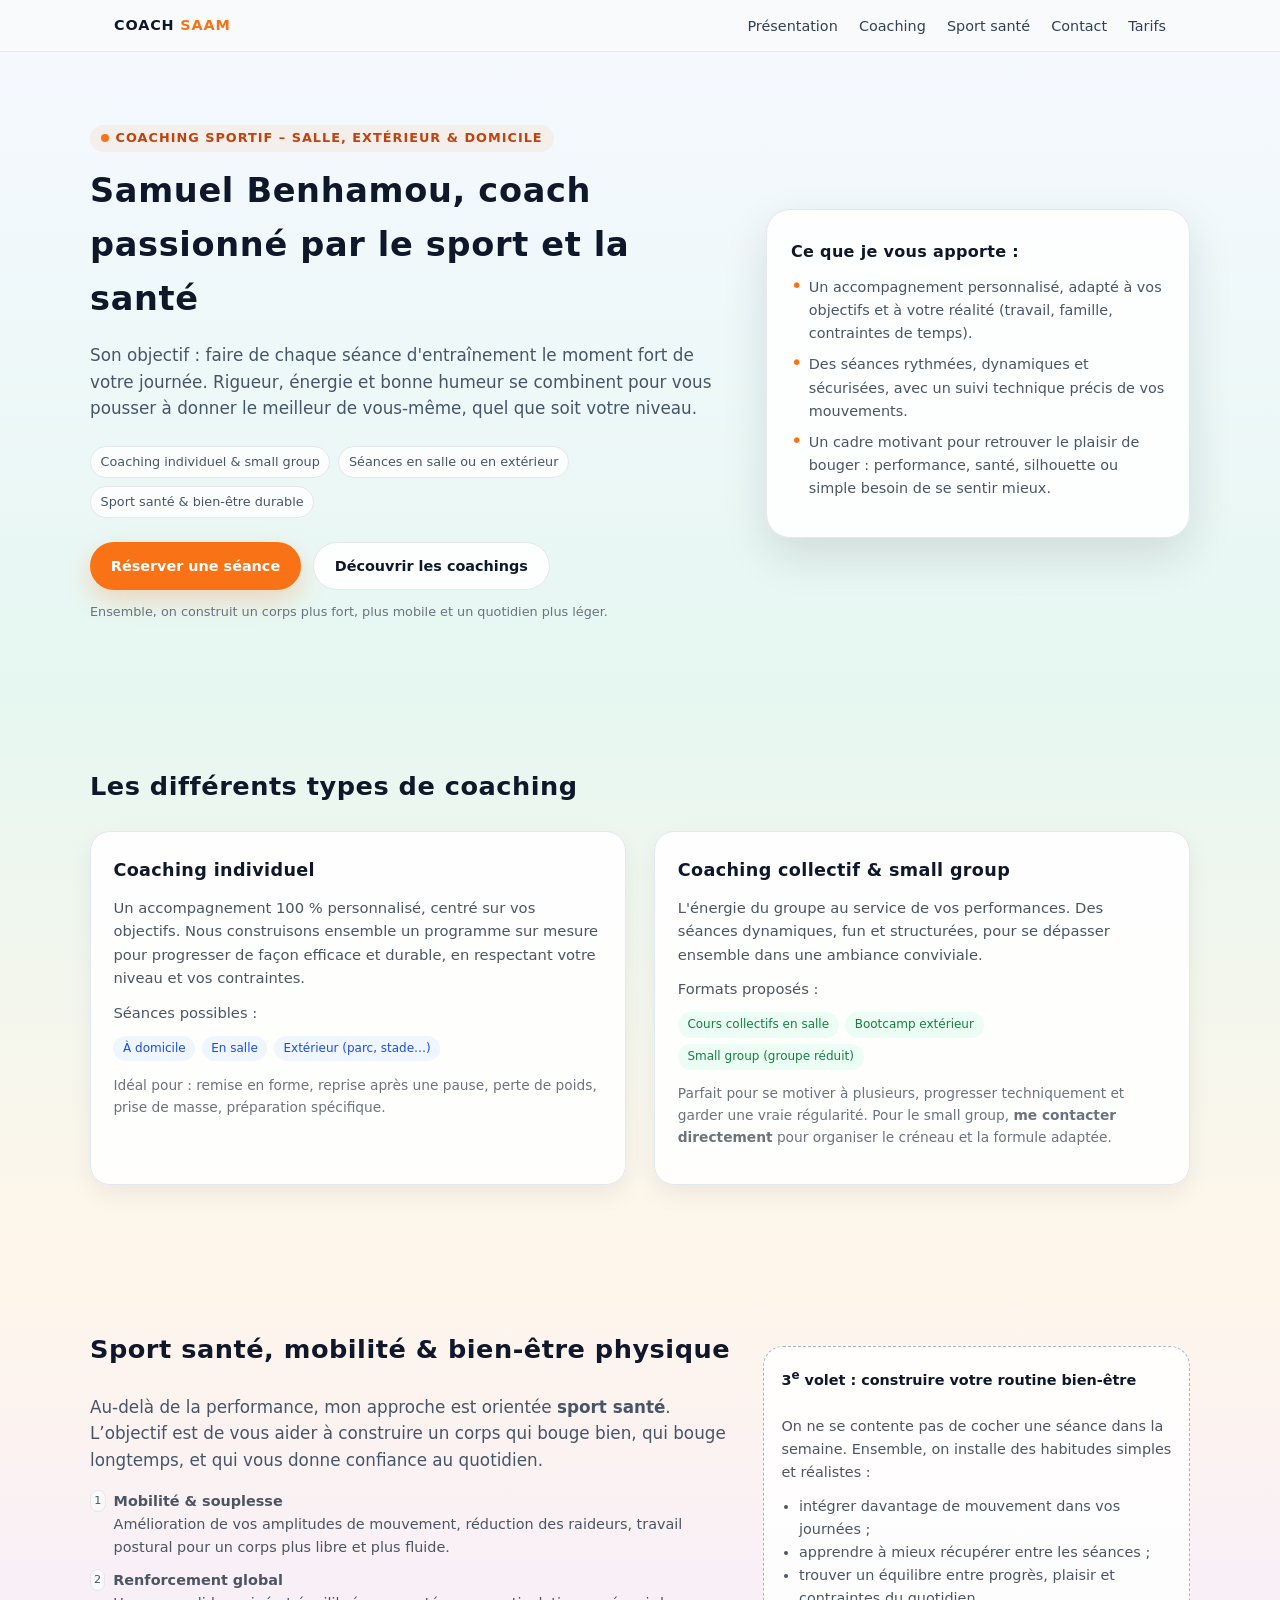
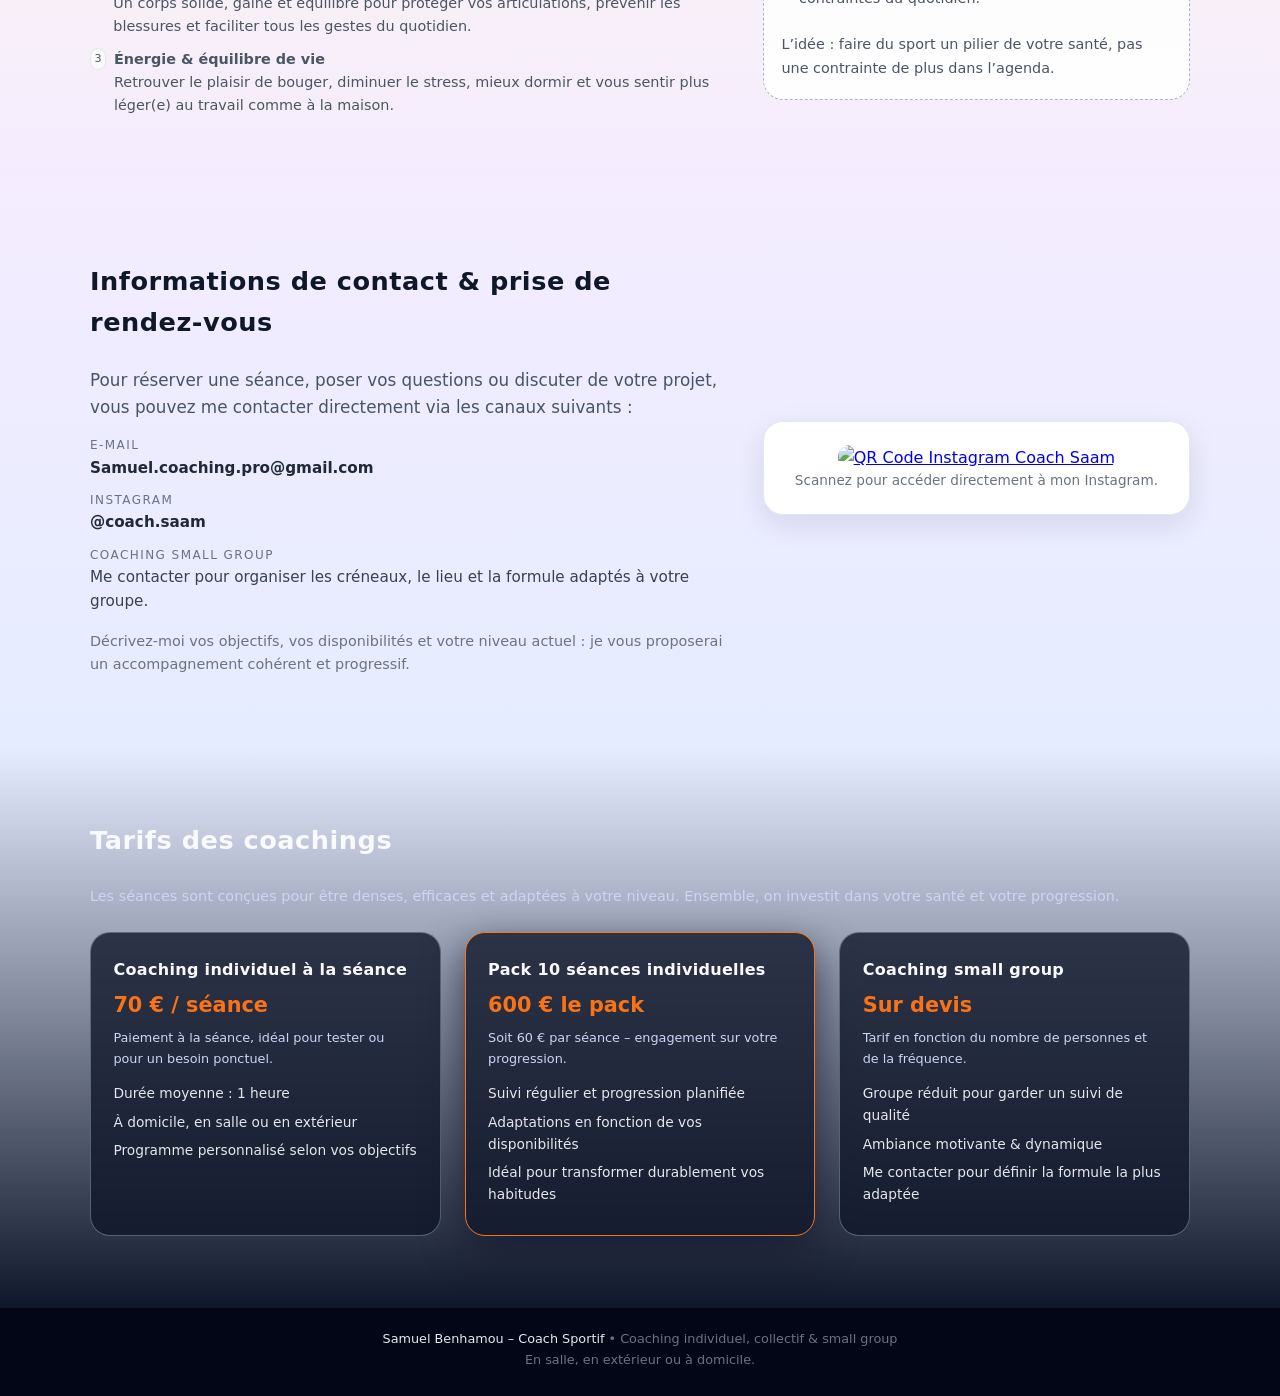
==== index.html @ 477d31ee "Update index.html" ====
<!DOCTYPE html>
<html lang="fr">
<head>
  <meta charset="UTF-8">
  <title>Samuel Benhamou – Coach Sportif</title>
  <meta name="viewport" content="width=device-width, initial-scale=1.0">
  <style>
    :root {
      --color-1: #f5f9ff;
      --color-2: #e6f7f1;
      --color-3: #fff6ea;
      --color-4: #f4ecff;
      --color-5: #0f172a;
      --accent: #f97316;
    }

    * {
      box-sizing: border-box;
      margin: 0;
      padding: 0;
      scroll-behavior: smooth;
    }

    body {
      font-family: system-ui, -apple-system, BlinkMacSystemFont, "Segoe UI", sans-serif;
      color: #0f172a;
      line-height: 1.6;
    }

    header {
      position: sticky;
      top: 0;
      z-index: 10;
      backdrop-filter: blur(10px);
      background: rgba(248, 250, 252, 0.9);
      border-bottom: 1px solid #e5e7eb;
    }

    .nav-container {
      max-width: 1100px;
      margin: 0 auto;
      padding: 0.8rem 1.5rem;
      display: flex;
      align-items: center;
      justify-content: space-between;
    }

    .logo {
      font-weight: 800;
      letter-spacing: 0.06em;
      text-transform: uppercase;
      font-size: 0.9rem;
    }

    .logo span {
      color: var(--accent);
    }

    nav a {
      margin-left: 1rem;
      text-decoration: none;
      font-size: 0.9rem;
      color: #334155;
    }

    nav a:hover {
      color: var(--accent);
    }

    main {
      width: 100%;
    }

    section {
      padding: 4.5rem 1.5rem;
    }

    .wrapper {
      max-width: 1100px;
      margin: 0 auto;
    }

    h1, h2, h3 {
      font-weight: 700;
      letter-spacing: 0.02em;
    }

    h1 {
      font-size: 2.1rem;
      margin-bottom: 1rem;
    }

    h2 {
      font-size: 1.6rem;
      margin-bottom: 1.5rem;
    }

    p.lead {
      font-size: 1.05rem;
      color: #475569;
      max-width: 650px;
    }

    .tagline {
      display: inline-flex;
      align-items: center;
      padding: 0.2rem 0.7rem;
      border-radius: 999px;
      background: rgba(249, 115, 22, 0.08);
      font-size: 0.8rem;
      font-weight: 600;
      text-transform: uppercase;
      letter-spacing: 0.08em;
      color: #c2410c;
      margin-bottom: 0.8rem;
    }

    .tagline::before {
      content: "";
      width: 8px;
      height: 8px;
      border-radius: 999px;
      margin-right: 0.4rem;
      background: var(--accent);
    }

    .hero {
      background: linear-gradient(180deg, var(--color-1), var(--color-2));
    }

    .hero-grid {
      display: grid;
      grid-template-columns: minmax(0, 3fr) minmax(0, 2fr);
      gap: 2.5rem;
      align-items: center;
    }

    .hero-badges {
      display: flex;
      flex-wrap: wrap;
      gap: 0.5rem;
      margin-top: 1.5rem;
      margin-bottom: 1.5rem;
    }

    .badge {
      padding: 0.3rem 0.6rem;
      border-radius: 999px;
      border: 1px solid #e5e7eb;
      font-size: 0.8rem;
      color: #475569;
      background: rgba(255, 255, 255, 0.85);
    }

    .hero-cta {
      display: flex;
      flex-wrap: wrap;
      gap: 0.75rem;
      margin-top: 0.5rem;
    }

    .btn {
      display: inline-flex;
      align-items: center;
      justify-content: center;
      padding: 0.7rem 1.3rem;
      border-radius: 999px;
      border: none;
      cursor: pointer;
      font-size: 0.9rem;
      text-decoration: none;
      font-weight: 600;
      transition: transform 0.1s ease, box-shadow 0.1s ease, background 0.1s ease;
      white-space: nowrap;
    }

    .btn-primary {
      background: var(--accent);
      color: #fff;
      box-shadow: 0 10px 25px rgba(249, 115, 22, 0.25);
    }

    .btn-primary:hover {
      transform: translateY(-1px);
      box-shadow: 0 12px 30px rgba(249, 115, 22, 0.35);
    }

    .btn-ghost {
      background: rgba(255, 255, 255, 0.9);
      color: #0f172a;
      border: 1px solid #e5e7eb;
    }

    .btn-ghost:hover {
      background: #ffffff;
      transform: translateY(-1px);
    }

    .hero-note {
      font-size: 0.8rem;
      color: #6b7280;
      margin-top: 0.75rem;
    }

    .hero-card {
      background: rgba(255, 255, 255, 0.9);
      border-radius: 1.5rem;
      padding: 1.8rem 1.5rem;
      box-shadow: 0 18px 45px rgba(15, 23, 42, 0.12);
      border: 1px solid #e5e7eb;
    }

    .hero-card h3 {
      font-size: 1rem;
      margin-bottom: 0.75rem;
    }

    .hero-card ul {
      list-style: none;
      font-size: 0.9rem;
      color: #4b5563;
    }

    .hero-card li {
      display: flex;
      align-items: flex-start;
      margin-bottom: 0.5rem;
    }

    .hero-card li::before {
      content: "•";
      color: var(--accent);
      margin-right: 0.4rem;
      font-size: 1.2rem;
      line-height: 1;
    }

    .coaching {
      background: linear-gradient(180deg, var(--color-2), var(--color-3));
    }

    .coaching-grid {
      display: grid;
      grid-template-columns: repeat(2, minmax(0, 1fr));
      gap: 1.8rem;
    }

    .coaching-card {
      background: rgba(255, 255, 255, 0.9);
      border-radius: 1.25rem;
      padding: 1.5rem 1.4rem;
      border: 1px solid #e2e8f0;
      box-shadow: 0 10px 25px rgba(15, 23, 42, 0.06);
    }

    .coaching-card h3 {
      font-size: 1.1rem;
      margin-bottom: 0.7rem;
    }

    .coaching-card p {
      font-size: 0.92rem;
      color: #4b5563;
      margin-bottom: 0.7rem;
    }

    .pill-row {
      display: flex;
      flex-wrap: wrap;
      gap: 0.4rem;
      margin-top: 0.5rem;
    }

    .pill {
      font-size: 0.75rem;
      border-radius: 999px;
      padding: 0.2rem 0.6rem;
      background: #eff6ff;
      color: #1d4ed8;
    }

    .pill-alt {
      background: #ecfdf5;
      color: #15803d;
    }

    .health {
      background: linear-gradient(180deg, var(--color-3), var(--color-4));
    }

    .health-grid {
      display: grid;
      grid-template-columns: minmax(0, 3fr) minmax(0, 2fr);
      gap: 2rem;
      align-items: center;
    }

    .highlight-box {
      border-radius: 1.25rem;
      padding: 1.2rem 1.1rem;
      border: 1px dashed rgba(148, 163, 184, 0.8);
      background: rgba(255, 255, 255, 0.85);
      font-size: 0.9rem;
      color: #4b5563;
    }

    .highlight-box strong {
      color: #0f172a;
    }

    .health-list {
      list-style: none;
      font-size: 0.9rem;
      color: #4b5563;
      display: grid;
      gap: 0.6rem;
      margin-top: 0.9rem;
    }

    .health-item {
      display: flex;
    }

    .health-bullet {
      width: 22px;
      height: 22px;
      border-radius: 999px;
      border: 1px solid #e5e7eb;
      display: inline-flex;
      align-items: center;
      justify-content: center;
      font-size: 0.7rem;
      margin-right: 0.5rem;
      background: #f9fafb;
    }

    .contact {
      background: linear-gradient(180deg, var(--color-4), #e5ecff);
    }

    .contact-grid {
      display: grid;
      grid-template-columns: minmax(0, 3fr) minmax(0, 2fr);
      gap: 2rem;
      align-items: center;
    }

    .contact-list {
      list-style: none;
      font-size: 0.95rem;
      color: #374151;
    }

    .contact-list li {
      margin-bottom: 0.7rem;
    }

    .contact-label {
      font-size: 0.75rem;
      text-transform: uppercase;
      letter-spacing: 0.12em;
      color: #6b7280;
      display: block;
    }

    .contact-link {
      font-weight: 600;
      text-decoration: none;
      color: #1f2937;
    }

    .contact-link:hover {
      color: var(--accent);
    }

    .qr-box {
      border-radius: 1.25rem;
      background: #ffffff;
      border: 1px solid #e2e8f0;
      padding: 1.4rem 1.2rem;
      text-align: center;
      box-shadow: 0 10px 30px rgba(15, 23, 42, 0.1);
    }

    .qr-placeholder {
      width: 140px;
      height: 140px;
      border-radius: 0.75rem;
      border: 1px dashed #cbd5f5;
      margin: 0 auto 0.9rem;
      display: flex;
      align-items: center;
      justify-content: center;
      font-size: 0.8rem;
      color: #9ca3af;
      text-align: center;
      padding: 0.5rem;
    }

    .qr-box p {
      font-size: 0.85rem;
      color: #6b7280;
    }

    .pricing {
      background: linear-gradient(180deg, #e5ecff, var(--color-5));
      color: #e5e7eb;
    }

    .pricing h2 {
      color: #f9fafb;
    }

    .pricing-grid {
      display: grid;
      grid-template-columns: repeat(3, minmax(0, 1fr));
      gap: 1.5rem;
      margin-top: 1.5rem;
    }

    .price-card {
      background: rgba(15, 23, 42, 0.8);
      border-radius: 1.25rem;
      padding: 1.5rem 1.4rem;
      border: 1px solid rgba(148, 163, 184, 0.5);
    }

    .price-card.highlight {
      border-color: var(--accent);
      box-shadow: 0 14px 40px rgba(15, 23, 42, 0.7);
    }

    .price-card h3 {
      font-size: 1rem;
      margin-bottom: 0.4rem;
      color: #f9fafb;
    }

    .price-amount {
      font-size: 1.3rem;
      font-weight: 700;
      margin-bottom: 0.4rem;
      color: var(--accent);
    }

    .price-note {
      font-size: 0.8rem;
      color: #cbd5f5;
      margin-bottom: 0.8rem;
    }

    .price-card ul {
      list-style: none;
      font-size: 0.86rem;
      color: #e5e7eb;
    }

    .price-card li {
      margin-bottom: 0.4rem;
    }

    footer {
      text-align: center;
      font-size: 0.8rem;
      padding: 1.3rem 1rem 1.6rem;
      background: #020617;
      color: #6b7280;
    }

    footer span {
      color: #e5e7eb;
    }

    @media (max-width: 900px) {
      .hero-grid,
      .coaching-grid,
      .health-grid,
      .contact-grid,
      .pricing-grid {
        grid-template-columns: minmax(0, 1fr);
      }

      header {
        position: static;
      }

      nav {
        display: none;
      }

      section {
        padding: 3.2rem 1.2rem;
      }

      .hero-card {
        margin-top: 0.5rem;
      }
    }
  </style>
</head>
<body>

<header>
  <div class="nav-container">
    <div class="logo">
      COACH <span>SAAM</span>
    </div>
    <nav>
      <a href="#presentation">Présentation</a>
      <a href="#coaching">Coaching</a>
      <a href="#health">Sport santé</a>
      <a href="#contact">Contact</a>
      <a href="#tarifs">Tarifs</a>
    </nav>
  </div>
</header>

<main>
  <section class="hero" id="presentation">
    <div class="wrapper hero-grid">
      <div>
        <div class="tagline">Coaching sportif – Salle, extérieur & domicile</div>
        <h1>Samuel Benhamou, coach passionné par le sport et la santé</h1>
        <p class="lead">
          Son objectif : faire de chaque séance d'entraînement le moment fort de votre journée.
          Rigueur, énergie et bonne humeur se combinent pour vous pousser à donner le meilleur de vous-même,
          quel que soit votre niveau.
        </p>

        <div class="hero-badges">
          <span class="badge">Coaching individuel & small group</span>
          <span class="badge">Séances en salle ou en extérieur</span>
          <span class="badge">Sport santé & bien-être durable</span>
        </div>

        <div class="hero-cta">
          <a href="#contact" class="btn btn-primary">Réserver une séance</a>
          <a href="#coaching" class="btn btn-ghost">Découvrir les coachings</a>
        </div>

        <p class="hero-note">
          Ensemble, on construit un corps plus fort, plus mobile et un quotidien plus léger.
        </p>
      </div>

      <aside class="hero-card">
        <h3>Ce que je vous apporte :</h3>
        <ul>
          <li>Un accompagnement personnalisé, adapté à vos objectifs et à votre réalité (travail, famille, contraintes de temps).</li>
          <li>Des séances rythmées, dynamiques et sécurisées, avec un suivi technique précis de vos mouvements.</li>
          <li>Un cadre motivant pour retrouver le plaisir de bouger : performance, santé, silhouette ou simple besoin de se sentir mieux.</li>
        </ul>
      </aside>
    </div>
  </section>

  <section class="coaching" id="coaching">
    <div class="wrapper">
      <h2>Les différents types de coaching</h2>

      <div class="coaching-grid">
        <article class="coaching-card">
          <h3>Coaching individuel</h3>
          <p>
            Un accompagnement 100 % personnalisé, centré sur vos objectifs.
            Nous construisons ensemble un programme sur mesure pour progresser de façon efficace et durable,
            en respectant votre niveau et vos contraintes.
          </p>
          <p>
            Séances possibles :
          </p>
          <div class="pill-row">
            <span class="pill">À domicile</span>
            <span class="pill">En salle</span>
            <span class="pill">Extérieur (parc, stade…)</span>
          </div>
          <p style="margin-top:0.8rem;font-size:0.86rem;color:#6b7280;">
            Idéal pour : remise en forme, reprise après une pause, perte de poids, prise de masse, préparation spécifique.
          </p>
        </article>

        <article class="coaching-card">
          <h3>Coaching collectif & small group</h3>
          <p>
            L'énergie du groupe au service de vos performances. Des séances dynamiques, fun et structurées,
            pour se dépasser ensemble dans une ambiance conviviale.
          </p>
          <p>
            Formats proposés :
          </p>
          <div class="pill-row">
            <span class="pill pill-alt">Cours collectifs en salle</span>
            <span class="pill pill-alt">Bootcamp extérieur</span>
            <span class="pill pill-alt">Small group (groupe réduit)</span>
          </div>
          <p style="margin-top:0.8rem;font-size:0.86rem;color:#6b7280;">
            Parfait pour se motiver à plusieurs, progresser techniquement et garder une vraie régularité.
            Pour le small group, <strong>me contacter directement</strong> pour organiser le créneau et la formule adaptée.
          </p>
        </article>
      </div>
    </div>
  </section>

  <section class="health" id="health">
    <div class="wrapper health-grid">
      <div>
        <h2>Sport santé, mobilité & bien-être physique</h2>
        <p class="lead" style="margin-bottom:1rem;">
          Au-delà de la performance, mon approche est orientée <strong>sport santé</strong>.
          L’objectif est de vous aider à construire un corps qui bouge bien, qui bouge longtemps,
          et qui vous donne confiance au quotidien.
        </p>

        <ul class="health-list">
          <li class="health-item">
            <div class="health-bullet">1</div>
            <div>
              <strong>Mobilité & souplesse</strong><br>
              Amélioration de vos amplitudes de mouvement, réduction des raideurs, travail postural
              pour un corps plus libre et plus fluide.
            </div>
          </li>
          <li class="health-item">
            <div class="health-bullet">2</div>
            <div>
              <strong>Renforcement global</strong><br>
              Un corps solide, gainé et équilibré pour protéger vos articulations, prévenir les blessures
              et faciliter tous les gestes du quotidien.
            </div>
          </li>
          <li class="health-item">
            <div class="health-bullet">3</div>
            <div>
              <strong>Énergie & équilibre de vie</strong><br>
              Retrouver le plaisir de bouger, diminuer le stress, mieux dormir
              et vous sentir plus léger(e) au travail comme à la maison.
            </div>
          </li>
        </ul>
      </div>

      <aside class="highlight-box">
        <strong>3<sup>e</sup> volet : construire votre routine bien-être</strong><br><br>
        On ne se contente pas de cocher une séance dans la semaine.  
        Ensemble, on installe des habitudes simples et réalistes :
        <ul style="margin-top:0.7rem;padding-left:1.1rem;">
          <li>intégrer davantage de mouvement dans vos journées ;</li>
          <li>apprendre à mieux récupérer entre les séances ;</li>
          <li>trouver un équilibre entre progrès, plaisir et contraintes du quotidien.</li>
        </ul>
        <br>
        L’idée : faire du sport un pilier de votre santé, pas une contrainte de plus dans l’agenda.
      </aside>
    </div>
  </section>

  <section class="contact" id="contact">
    <div class="wrapper contact-grid">
      <div>
        <h2>Informations de contact & prise de rendez-vous</h2>
        <p class="lead" style="margin-bottom:1rem;">
          Pour réserver une séance, poser vos questions ou discuter de votre projet,
          vous pouvez me contacter directement via les canaux suivants :
        </p>

        <ul class="contact-list">
          <li>
            <span class="contact-label">E-mail</span>
            <a class="contact-link" href="mailto:Samuel.coaching.pro@gmail.com">
              Samuel.coaching.pro@gmail.com
            </a>
          </li>
          <li>
            <span class="contact-label">Instagram</span>
            <a class="contact-link" href="https://instagram.com/coach.saam" target="_blank" rel="noopener">
              @coach.saam
            </a>
          </li>
          <li>
            <span class="contact-label">Coaching small group</span>
            <span>
              Me contacter pour organiser les créneaux, le lieu et la formule adaptés à votre groupe.
            </span>
          </li>
        </ul>

        <p style="font-size:0.9rem;color:#6b7280;margin-top:1rem;">
          Décrivez-moi vos objectifs, vos disponibilités et votre niveau actuel :
          je vous proposerai un accompagnement cohérent et progressif.
        </p>
      </div>

      <aside class="qr-box">
<a href="https://instagram.com/coach.saam" target="_blank">
  <img src="qr-instagram.png" alt="QR Code Instagram Coach Saam" style="width:140px;height:140px;border-radius:12px;">
</a>
<p>Scannez pour accéder directement à mon Instagram.</p>
        </p>
      </aside>
    </div>
  </section>

  <section class="pricing" id="tarifs">
    <div class="wrapper">
      <h2>Tarifs des coachings</h2>
      <p style="font-size:0.9rem;color:#cbd5f5;margin-top:0.4rem;">
        Les séances sont conçues pour être denses, efficaces et adaptées à votre niveau.  
        Ensemble, on investit dans votre santé et votre progression.
      </p>

      <div class="pricing-grid">
        <article class="price-card">
          <h3>Coaching individuel à la séance</h3>
          <div class="price-amount">70 € / séance</div>
          <div class="price-note">Paiement à la séance, idéal pour tester ou pour un besoin ponctuel.</div>
          <ul>
            <li>Durée moyenne : 1 heure</li>
            <li>À domicile, en salle ou en extérieur</li>
            <li>Programme personnalisé selon vos objectifs</li>
          </ul>
        </article>

        <article class="price-card highlight">
          <h3>Pack 10 séances individuelles</h3>
          <div class="price-amount">600 € le pack</div>
          <div class="price-note">Soit 60 € par séance – engagement sur votre progression.</div>
          <ul>
            <li>Suivi régulier et progression planifiée</li>
            <li>Adaptations en fonction de vos disponibilités</li>
            <li>Idéal pour transformer durablement vos habitudes</li>
          </ul>
        </article>

        <article class="price-card">
          <h3>Coaching small group</h3>
          <div class="price-amount">Sur devis</div>
          <div class="price-note">Tarif en fonction du nombre de personnes et de la fréquence.</div>
          <ul>
            <li>Groupe réduit pour garder un suivi de qualité</li>
            <li>Ambiance motivante & dynamique</li>
            <li>Me contacter pour définir la formule la plus adaptée</li>
          </ul>
        </article>
      </div>
    </div>
  </section>
</main>

<footer>
  <span>Samuel Benhamou – Coach Sportif</span> • Coaching individuel, collectif & small group  
  <br>En salle, en extérieur ou à domicile.
</footer>

</body>
</html>
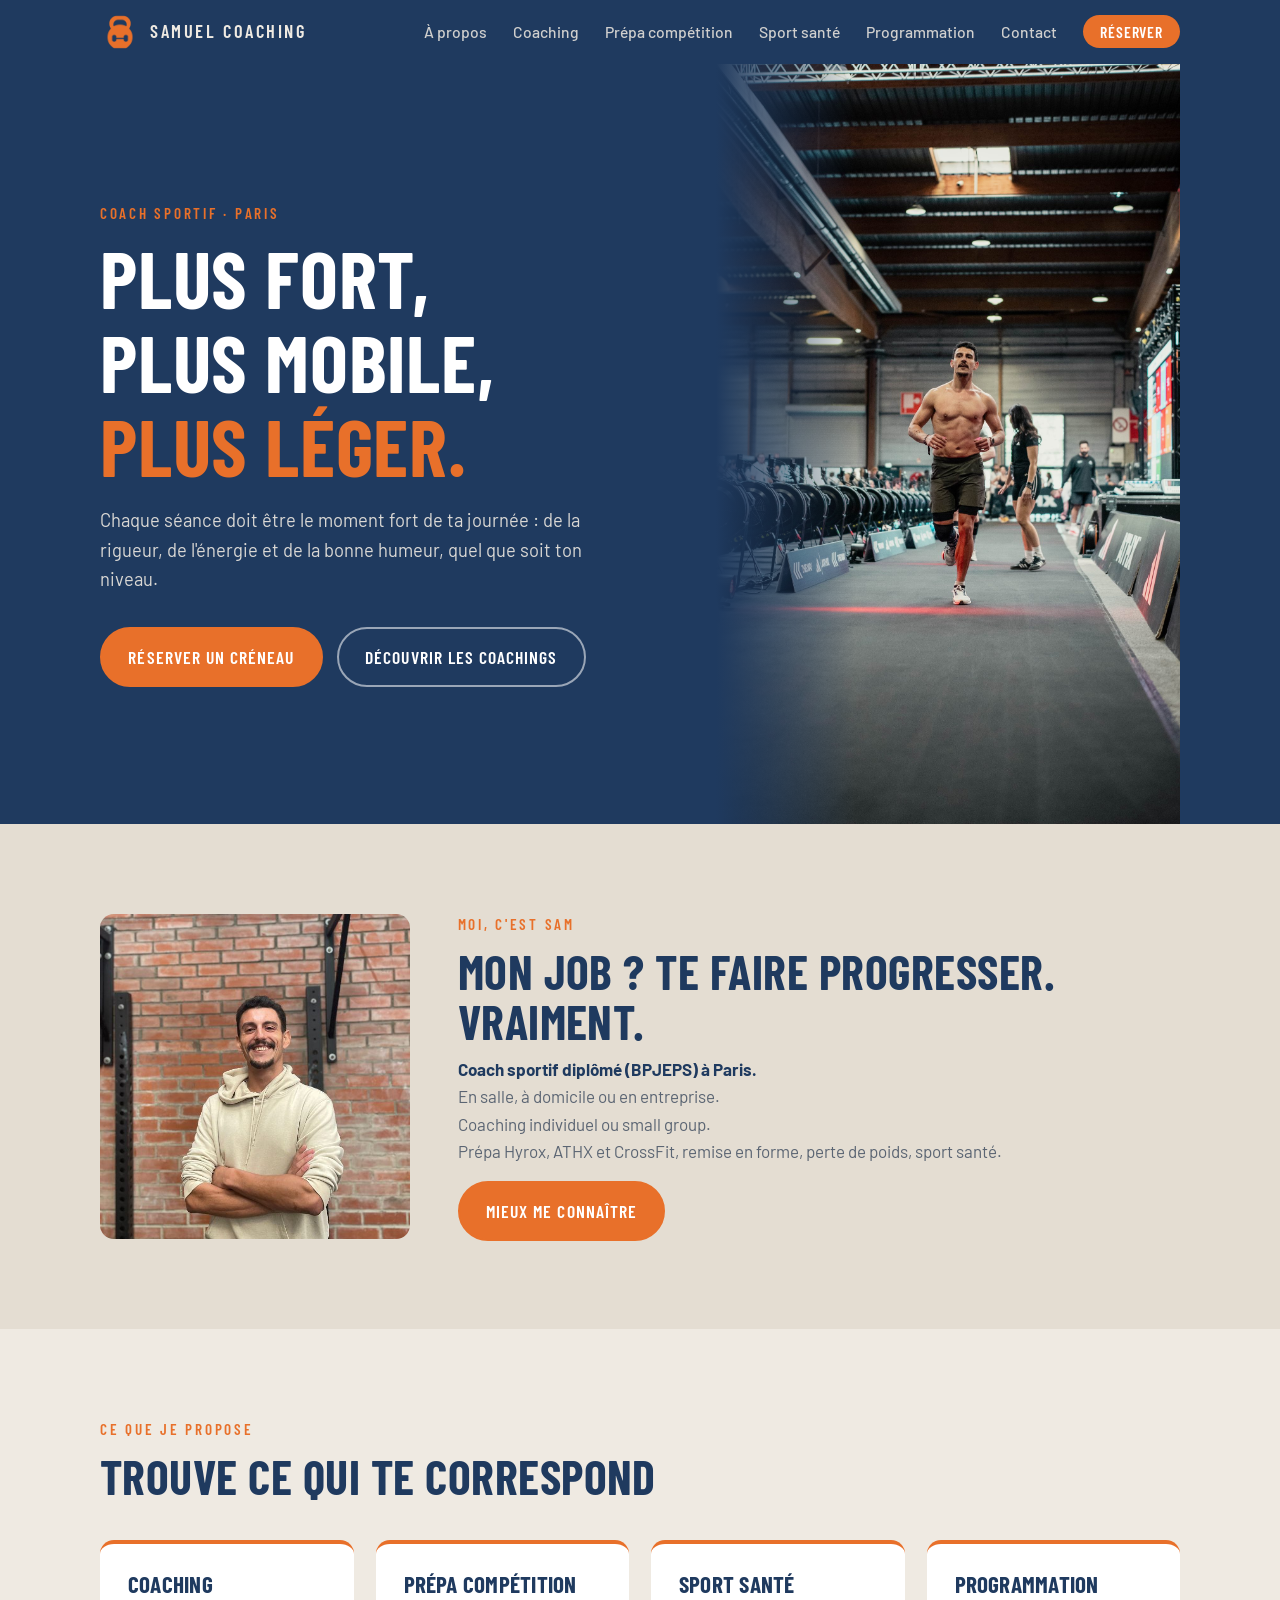
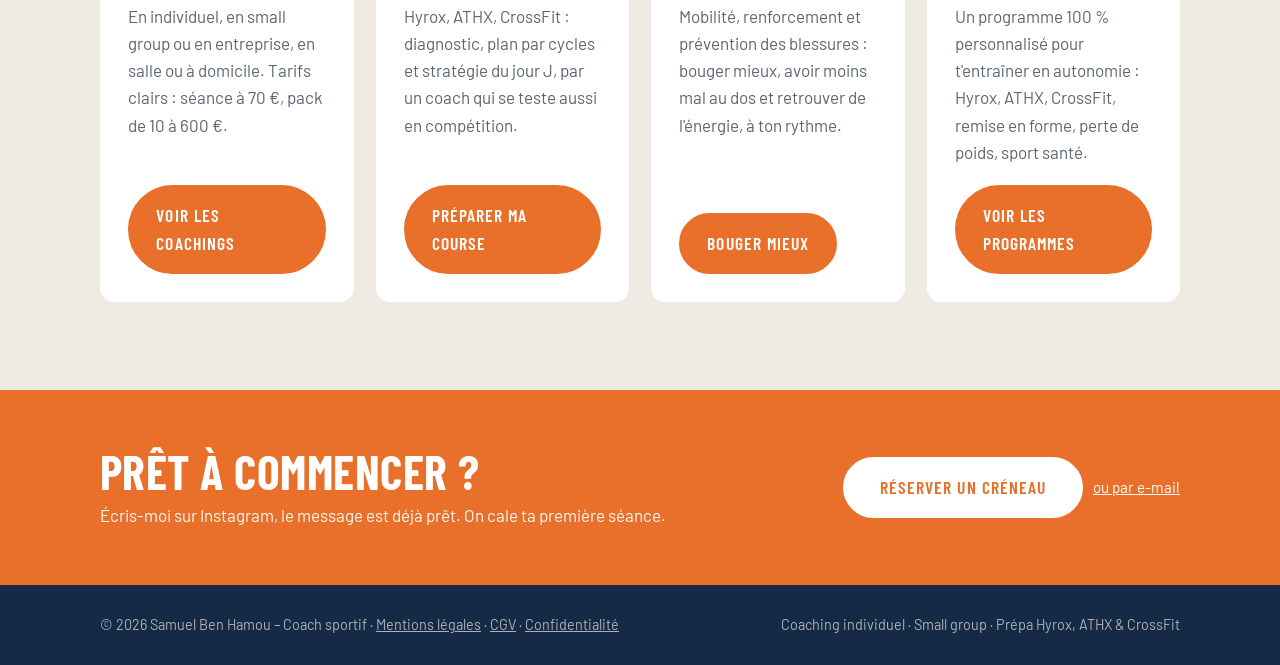
==== commit 7aea243a: "Nouveau site multi-pages Samuel Coaching" ====
--- a/index.html
+++ b/index.html
@@ -1,756 +1,103 @@
-<!DOCTYPE html>
+<!doctype html>
 <html lang="fr">
 <head>
-  <meta charset="UTF-8">
-  <title>Samuel Benhamou – Coach Sportif</title>
-  <meta name="viewport" content="width=device-width, initial-scale=1.0">
-  <style>
-    :root {
-      --color-1: #f5f9ff;
-      --color-2: #e6f7f1;
-      --color-3: #fff6ea;
-      --color-4: #f4ecff;
-      --color-5: #0f172a;
-      --accent: #f97316;
-    }
-
-    * {
-      box-sizing: border-box;
-      margin: 0;
-      padding: 0;
-      scroll-behavior: smooth;
-    }
-
-    body {
-      font-family: system-ui, -apple-system, BlinkMacSystemFont, "Segoe UI", sans-serif;
-      color: #0f172a;
-      line-height: 1.6;
-    }
-
-    header {
-      position: sticky;
-      top: 0;
-      z-index: 10;
-      backdrop-filter: blur(10px);
-      background: rgba(248, 250, 252, 0.9);
-      border-bottom: 1px solid #e5e7eb;
-    }
-
-    .nav-container {
-      max-width: 1100px;
-      margin: 0 auto;
-      padding: 0.8rem 1.5rem;
-      display: flex;
-      align-items: center;
-      justify-content: space-between;
-    }
-
-    .logo {
-      font-weight: 800;
-      letter-spacing: 0.06em;
-      text-transform: uppercase;
-      font-size: 0.9rem;
-    }
-
-    .logo span {
-      color: var(--accent);
-    }
-
-    nav a {
-      margin-left: 1rem;
-      text-decoration: none;
-      font-size: 0.9rem;
-      color: #334155;
-    }
-
-    nav a:hover {
-      color: var(--accent);
-    }
-
-    main {
-      width: 100%;
-    }
-
-    section {
-      padding: 4.5rem 1.5rem;
-    }
-
-    .wrapper {
-      max-width: 1100px;
-      margin: 0 auto;
-    }
-
-    h1, h2, h3 {
-      font-weight: 700;
-      letter-spacing: 0.02em;
-    }
-
-    h1 {
-      font-size: 2.1rem;
-      margin-bottom: 1rem;
-    }
-
-    h2 {
-      font-size: 1.6rem;
-      margin-bottom: 1.5rem;
-    }
-
-    p.lead {
-      font-size: 1.05rem;
-      color: #475569;
-      max-width: 650px;
-    }
-
-    .tagline {
-      display: inline-flex;
-      align-items: center;
-      padding: 0.2rem 0.7rem;
-      border-radius: 999px;
-      background: rgba(249, 115, 22, 0.08);
-      font-size: 0.8rem;
-      font-weight: 600;
-      text-transform: uppercase;
-      letter-spacing: 0.08em;
-      color: #c2410c;
-      margin-bottom: 0.8rem;
-    }
-
-    .tagline::before {
-      content: "";
-      width: 8px;
-      height: 8px;
-      border-radius: 999px;
-      margin-right: 0.4rem;
-      background: var(--accent);
-    }
-
-    .hero {
-      background: linear-gradient(180deg, var(--color-1), var(--color-2));
-    }
-
-    .hero-grid {
-      display: grid;
-      grid-template-columns: minmax(0, 3fr) minmax(0, 2fr);
-      gap: 2.5rem;
-      align-items: center;
-    }
-
-    .hero-badges {
-      display: flex;
-      flex-wrap: wrap;
-      gap: 0.5rem;
-      margin-top: 1.5rem;
-      margin-bottom: 1.5rem;
-    }
-
-    .badge {
-      padding: 0.3rem 0.6rem;
-      border-radius: 999px;
-      border: 1px solid #e5e7eb;
-      font-size: 0.8rem;
-      color: #475569;
-      background: rgba(255, 255, 255, 0.85);
-    }
-
-    .hero-cta {
-      display: flex;
-      flex-wrap: wrap;
-      gap: 0.75rem;
-      margin-top: 0.5rem;
-    }
-
-    .btn {
-      display: inline-flex;
-      align-items: center;
-      justify-content: center;
-      padding: 0.7rem 1.3rem;
-      border-radius: 999px;
-      border: none;
-      cursor: pointer;
-      font-size: 0.9rem;
-      text-decoration: none;
-      font-weight: 600;
-      transition: transform 0.1s ease, box-shadow 0.1s ease, background 0.1s ease;
-      white-space: nowrap;
-    }
-
-    .btn-primary {
-      background: var(--accent);
-      color: #fff;
-      box-shadow: 0 10px 25px rgba(249, 115, 22, 0.25);
-    }
-
-    .btn-primary:hover {
-      transform: translateY(-1px);
-      box-shadow: 0 12px 30px rgba(249, 115, 22, 0.35);
-    }
-
-    .btn-ghost {
-      background: rgba(255, 255, 255, 0.9);
-      color: #0f172a;
-      border: 1px solid #e5e7eb;
-    }
-
-    .btn-ghost:hover {
-      background: #ffffff;
-      transform: translateY(-1px);
-    }
-
-    .hero-note {
-      font-size: 0.8rem;
-      color: #6b7280;
-      margin-top: 0.75rem;
-    }
-
-    .hero-card {
-      background: rgba(255, 255, 255, 0.9);
-      border-radius: 1.5rem;
-      padding: 1.8rem 1.5rem;
-      box-shadow: 0 18px 45px rgba(15, 23, 42, 0.12);
-      border: 1px solid #e5e7eb;
-    }
-
-    .hero-card h3 {
-      font-size: 1rem;
-      margin-bottom: 0.75rem;
-    }
-
-    .hero-card ul {
-      list-style: none;
-      font-size: 0.9rem;
-      color: #4b5563;
-    }
-
-    .hero-card li {
-      display: flex;
-      align-items: flex-start;
-      margin-bottom: 0.5rem;
-    }
-
-    .hero-card li::before {
-      content: "•";
-      color: var(--accent);
-      margin-right: 0.4rem;
-      font-size: 1.2rem;
-      line-height: 1;
-    }
-
-    .coaching {
-      background: linear-gradient(180deg, var(--color-2), var(--color-3));
-    }
-
-    .coaching-grid {
-      display: grid;
-      grid-template-columns: repeat(2, minmax(0, 1fr));
-      gap: 1.8rem;
-    }
-
-    .coaching-card {
-      background: rgba(255, 255, 255, 0.9);
-      border-radius: 1.25rem;
-      padding: 1.5rem 1.4rem;
-      border: 1px solid #e2e8f0;
-      box-shadow: 0 10px 25px rgba(15, 23, 42, 0.06);
-    }
-
-    .coaching-card h3 {
-      font-size: 1.1rem;
-      margin-bottom: 0.7rem;
-    }
-
-    .coaching-card p {
-      font-size: 0.92rem;
-      color: #4b5563;
-      margin-bottom: 0.7rem;
-    }
-
-    .pill-row {
-      display: flex;
-      flex-wrap: wrap;
-      gap: 0.4rem;
-      margin-top: 0.5rem;
-    }
-
-    .pill {
-      font-size: 0.75rem;
-      border-radius: 999px;
-      padding: 0.2rem 0.6rem;
-      background: #eff6ff;
-      color: #1d4ed8;
-    }
-
-    .pill-alt {
-      background: #ecfdf5;
-      color: #15803d;
-    }
-
-    .health {
-      background: linear-gradient(180deg, var(--color-3), var(--color-4));
-    }
-
-    .health-grid {
-      display: grid;
-      grid-template-columns: minmax(0, 3fr) minmax(0, 2fr);
-      gap: 2rem;
-      align-items: center;
-    }
-
-    .highlight-box {
-      border-radius: 1.25rem;
-      padding: 1.2rem 1.1rem;
-      border: 1px dashed rgba(148, 163, 184, 0.8);
-      background: rgba(255, 255, 255, 0.85);
-      font-size: 0.9rem;
-      color: #4b5563;
-    }
-
-    .highlight-box strong {
-      color: #0f172a;
-    }
-
-    .health-list {
-      list-style: none;
-      font-size: 0.9rem;
-      color: #4b5563;
-      display: grid;
-      gap: 0.6rem;
-      margin-top: 0.9rem;
-    }
-
-    .health-item {
-      display: flex;
-    }
-
-    .health-bullet {
-      width: 22px;
-      height: 22px;
-      border-radius: 999px;
-      border: 1px solid #e5e7eb;
-      display: inline-flex;
-      align-items: center;
-      justify-content: center;
-      font-size: 0.7rem;
-      margin-right: 0.5rem;
-      background: #f9fafb;
-    }
-
-    .contact {
-      background: linear-gradient(180deg, var(--color-4), #e5ecff);
-    }
-
-    .contact-grid {
-      display: grid;
-      grid-template-columns: minmax(0, 3fr) minmax(0, 2fr);
-      gap: 2rem;
-      align-items: center;
-    }
-
-    .contact-list {
-      list-style: none;
-      font-size: 0.95rem;
-      color: #374151;
-    }
-
-    .contact-list li {
-      margin-bottom: 0.7rem;
-    }
-
-    .contact-label {
-      font-size: 0.75rem;
-      text-transform: uppercase;
-      letter-spacing: 0.12em;
-      color: #6b7280;
-      display: block;
-    }
-
-    .contact-link {
-      font-weight: 600;
-      text-decoration: none;
-      color: #1f2937;
-    }
-
-    .contact-link:hover {
-      color: var(--accent);
-    }
-
-    .qr-box {
-      border-radius: 1.25rem;
-      background: #ffffff;
-      border: 1px solid #e2e8f0;
-      padding: 1.4rem 1.2rem;
-      text-align: center;
-      box-shadow: 0 10px 30px rgba(15, 23, 42, 0.1);
-    }
-
-    .qr-placeholder {
-      width: 140px;
-      height: 140px;
-      border-radius: 0.75rem;
-      border: 1px dashed #cbd5f5;
-      margin: 0 auto 0.9rem;
-      display: flex;
-      align-items: center;
-      justify-content: center;
-      font-size: 0.8rem;
-      color: #9ca3af;
-      text-align: center;
-      padding: 0.5rem;
-    }
-
-    .qr-box p {
-      font-size: 0.85rem;
-      color: #6b7280;
-    }
-
-    .pricing {
-      background: linear-gradient(180deg, #e5ecff, var(--color-5));
-      color: #e5e7eb;
-    }
-
-    .pricing h2 {
-      color: #f9fafb;
-    }
-
-    .pricing-grid {
-      display: grid;
-      grid-template-columns: repeat(3, minmax(0, 1fr));
-      gap: 1.5rem;
-      margin-top: 1.5rem;
-    }
-
-    .price-card {
-      background: rgba(15, 23, 42, 0.8);
-      border-radius: 1.25rem;
-      padding: 1.5rem 1.4rem;
-      border: 1px solid rgba(148, 163, 184, 0.5);
-    }
-
-    .price-card.highlight {
-      border-color: var(--accent);
-      box-shadow: 0 14px 40px rgba(15, 23, 42, 0.7);
-    }
-
-    .price-card h3 {
-      font-size: 1rem;
-      margin-bottom: 0.4rem;
-      color: #f9fafb;
-    }
-
-    .price-amount {
-      font-size: 1.3rem;
-      font-weight: 700;
-      margin-bottom: 0.4rem;
-      color: var(--accent);
-    }
-
-    .price-note {
-      font-size: 0.8rem;
-      color: #cbd5f5;
-      margin-bottom: 0.8rem;
-    }
-
-    .price-card ul {
-      list-style: none;
-      font-size: 0.86rem;
-      color: #e5e7eb;
-    }
-
-    .price-card li {
-      margin-bottom: 0.4rem;
-    }
-
-    footer {
-      text-align: center;
-      font-size: 0.8rem;
-      padding: 1.3rem 1rem 1.6rem;
-      background: #020617;
-      color: #6b7280;
-    }
-
-    footer span {
-      color: #e5e7eb;
-    }
-
-    @media (max-width: 900px) {
-      .hero-grid,
-      .coaching-grid,
-      .health-grid,
-      .contact-grid,
-      .pricing-grid {
-        grid-template-columns: minmax(0, 1fr);
-      }
-
-      header {
-        position: static;
-      }
-
-      nav {
-        display: none;
-      }
-
-      section {
-        padding: 3.2rem 1.2rem;
-      }
-
-      .hero-card {
-        margin-top: 0.5rem;
-      }
-    }
-  </style>
+<meta charset="utf-8">
+<meta name="viewport" content="width=device-width, initial-scale=1">
+<title>Samuel Coaching – Coach sportif à Paris</title>
+<meta name="description" content="Samuel, coach sportif diplômé (BPJEPS) à Paris : coaching individuel en salle ou à domicile, small group, coaching entreprise, préparation Hyrox, ATHX et CrossFit, remise en forme et sport santé.">
+<link rel="icon" type="image/png" sizes="32x32" href="img/favicon-32.png">
+<link rel="icon" type="image/png" sizes="192x192" href="img/favicon-192.png">
+<link rel="apple-touch-icon" href="img/favicon-192.png">
+<meta property="og:title" content="Samuel Coaching – Coach sportif à Paris">
+<meta property="og:description" content="Samuel, coach sportif diplômé (BPJEPS) à Paris : coaching individuel en salle ou à domicile, small group, coaching entreprise, préparation Hyrox, ATHX et CrossFit, remise en forme et sport santé.">
+<meta property="og:image" content="img/hero.jpg">
+<link rel="preconnect" href="https://fonts.googleapis.com">
+<link rel="preconnect" href="https://fonts.gstatic.com" crossorigin>
+<link href="https://fonts.googleapis.com/css2?family=Barlow:wght@400;500;600&family=Barlow+Condensed:wght@500;600;700&display=swap" rel="stylesheet">
+<link rel="stylesheet" href="style.css">
 </head>
 <body>
 
 <header>
-  <div class="nav-container">
-    <div class="logo">
-      COACH <span>SAAM</span>
-    </div>
+  <div class="wrap">
+    <a class="brand" href="index.html"><img src="img/favicon-192.png" alt="">SAMUEL COACHING</a>
+    <button class="menu-btn" aria-label="Menu" onclick="document.querySelector('nav').classList.toggle('open')">☰</button>
     <nav>
-      <a href="#presentation">Présentation</a>
-      <a href="#coaching">Coaching</a>
-      <a href="#health">Sport santé</a>
-      <a href="#contact">Contact</a>
-      <a href="#tarifs">Tarifs</a>
+      <ul>
+        <li><a href="a-propos.html">À propos</a></li>
+        <li><a href="coaching.html">Coaching</a></li>
+        <li><a href="prepa-competition.html">Prépa compétition</a></li>
+        <li><a href="sport-sante.html">Sport santé</a></li>
+        <li><a href="programmation.html">Programmation</a></li>
+        <li><a href="contact.html">Contact</a></li>
+        <li class="nav-cta"><a href="contact.html">Réserver</a></li>
+      </ul>
     </nav>
   </div>
 </header>
 
 <main>
-  <section class="hero" id="presentation">
-    <div class="wrapper hero-grid">
-      <div>
-        <div class="tagline">Coaching sportif – Salle, extérieur & domicile</div>
-        <h1>Samuel Benhamou, coach passionné par le sport et la santé</h1>
-        <p class="lead">
-          Son objectif : faire de chaque séance d'entraînement le moment fort de votre journée.
-          Rigueur, énergie et bonne humeur se combinent pour vous pousser à donner le meilleur de vous-même,
-          quel que soit votre niveau.
-        </p>
-
-        <div class="hero-badges">
-          <span class="badge">Coaching individuel & small group</span>
-          <span class="badge">Séances en salle ou en extérieur</span>
-          <span class="badge">Sport santé & bien-être durable</span>
-        </div>
-
-        <div class="hero-cta">
-          <a href="#contact" class="btn btn-primary">Réserver une séance</a>
-          <a href="#coaching" class="btn btn-ghost">Découvrir les coachings</a>
-        </div>
-
-        <p class="hero-note">
-          Ensemble, on construit un corps plus fort, plus mobile et un quotidien plus léger.
-        </p>
-      </div>
-
-      <aside class="hero-card">
-        <h3>Ce que je vous apporte :</h3>
-        <ul>
-          <li>Un accompagnement personnalisé, adapté à vos objectifs et à votre réalité (travail, famille, contraintes de temps).</li>
-          <li>Des séances rythmées, dynamiques et sécurisées, avec un suivi technique précis de vos mouvements.</li>
-          <li>Un cadre motivant pour retrouver le plaisir de bouger : performance, santé, silhouette ou simple besoin de se sentir mieux.</li>
-        </ul>
-      </aside>
-    </div>
-  </section>
-
-  <section class="coaching" id="coaching">
-    <div class="wrapper">
-      <h2>Les différents types de coaching</h2>
-
-      <div class="coaching-grid">
-        <article class="coaching-card">
-          <h3>Coaching individuel</h3>
-          <p>
-            Un accompagnement 100 % personnalisé, centré sur vos objectifs.
-            Nous construisons ensemble un programme sur mesure pour progresser de façon efficace et durable,
-            en respectant votre niveau et vos contraintes.
-          </p>
-          <p>
-            Séances possibles :
-          </p>
-          <div class="pill-row">
-            <span class="pill">À domicile</span>
-            <span class="pill">En salle</span>
-            <span class="pill">Extérieur (parc, stade…)</span>
-          </div>
-          <p style="margin-top:0.8rem;font-size:0.86rem;color:#6b7280;">
-            Idéal pour : remise en forme, reprise après une pause, perte de poids, prise de masse, préparation spécifique.
-          </p>
-        </article>
-
-        <article class="coaching-card">
-          <h3>Coaching collectif & small group</h3>
-          <p>
-            L'énergie du groupe au service de vos performances. Des séances dynamiques, fun et structurées,
-            pour se dépasser ensemble dans une ambiance conviviale.
-          </p>
-          <p>
-            Formats proposés :
-          </p>
-          <div class="pill-row">
-            <span class="pill pill-alt">Cours collectifs en salle</span>
-            <span class="pill pill-alt">Bootcamp extérieur</span>
-            <span class="pill pill-alt">Small group (groupe réduit)</span>
-          </div>
-          <p style="margin-top:0.8rem;font-size:0.86rem;color:#6b7280;">
-            Parfait pour se motiver à plusieurs, progresser techniquement et garder une vraie régularité.
-            Pour le small group, <strong>me contacter directement</strong> pour organiser le créneau et la formule adaptée.
-          </p>
-        </article>
+<section class="hero">
+  <div class="wrap">
+    <div class="hero-text">
+      <span class="kicker">Coach sportif · Paris</span>
+      <h1>Plus fort,<br>plus mobile,<br><em>plus léger.</em></h1>
+      <p>Chaque séance doit être le moment fort de ta journée : de la rigueur, de l'énergie et de la bonne humeur, quel que soit ton niveau.</p>
+      <div class="ctas">
+        <a class="btn" href="contact.html">Réserver un créneau</a>
+        <a class="btn ghost" href="coaching.html">Découvrir les coachings</a>
       </div>
     </div>
-  </section>
+    <div class="hero-photo"><img src="img/hero.jpg" alt="Samuel en course lors de l'ATHX Paris 2026"></div>
+  </div>
+</section>
 
-  <section class="health" id="health">
-    <div class="wrapper health-grid">
-      <div>
-        <h2>Sport santé, mobilité & bien-être physique</h2>
-        <p class="lead" style="margin-bottom:1rem;">
-          Au-delà de la performance, mon approche est orientée <strong>sport santé</strong>.
-          L’objectif est de vous aider à construire un corps qui bouge bien, qui bouge longtemps,
-          et qui vous donne confiance au quotidien.
-        </p>
+<section class="about-court" style="background:var(--sable-2)">
+  <div class="wrap">
+    <img src="img/portrait.jpg" alt="Portrait de Samuel Ben Hamou">
+    <div>
+      <span class="kicker">Moi, c'est Sam</span>
+      <h2>Mon job ? Te faire progresser. Vraiment.</h2>
+      <p><strong style="color:var(--bleu)">Coach sportif diplômé (BPJEPS) à Paris.</strong><br>
+      En salle, à domicile ou en entreprise.<br>
+      Coaching individuel ou small group.<br>
+      Prépa Hyrox, ATHX et CrossFit, remise en forme, perte de poids, sport santé.</p>
+      <a class="btn" href="a-propos.html">Mieux me connaître</a>
+    </div>
+  </div>
+</section>
 
-        <ul class="health-list">
-          <li class="health-item">
-            <div class="health-bullet">1</div>
-            <div>
-              <strong>Mobilité & souplesse</strong><br>
-              Amélioration de vos amplitudes de mouvement, réduction des raideurs, travail postural
-              pour un corps plus libre et plus fluide.
-            </div>
-          </li>
-          <li class="health-item">
-            <div class="health-bullet">2</div>
-            <div>
-              <strong>Renforcement global</strong><br>
-              Un corps solide, gainé et équilibré pour protéger vos articulations, prévenir les blessures
-              et faciliter tous les gestes du quotidien.
-            </div>
-          </li>
-          <li class="health-item">
-            <div class="health-bullet">3</div>
-            <div>
-              <strong>Énergie & équilibre de vie</strong><br>
-              Retrouver le plaisir de bouger, diminuer le stress, mieux dormir
-              et vous sentir plus léger(e) au travail comme à la maison.
-            </div>
-          </li>
-        </ul>
-      </div>
+<section>
+  <div class="wrap">
+    <span class="kicker">Ce que je propose</span>
+    <h2>Trouve ce qui te correspond</h2>
+    <div class="grid3 grid4 apercu">
+      <div class="card"><h3>Coaching</h3><p>En individuel, en small group ou en entreprise, en salle ou à domicile. Tarifs clairs : séance à 70 €, pack de 10 à 600 €.</p><a class="btn" href="coaching.html">Voir les coachings</a></div>
+      <div class="card"><h3>Prépa compétition</h3><p>Hyrox, ATHX, CrossFit : diagnostic, plan par cycles et stratégie du jour J, par un coach qui se teste aussi en compétition.</p><a class="btn" href="prepa-competition.html">Préparer ma course</a></div>
+      <div class="card"><h3>Sport santé</h3><p>Mobilité, renforcement et prévention des blessures : bouger mieux, avoir moins mal au dos et retrouver de l'énergie, à ton rythme.</p><a class="btn" href="sport-sante.html">Bouger mieux</a></div>
+      <div class="card"><h3>Programmation</h3><p>Un programme 100 % personnalisé pour t'entraîner en autonomie : Hyrox, ATHX, CrossFit, remise en forme, perte de poids, sport santé.</p><a class="btn" href="programmation.html">Voir les programmes</a></div>
+    </div>
+  </div>
+</section>
 
-      <aside class="highlight-box">
-        <strong>3<sup>e</sup> volet : construire votre routine bien-être</strong><br><br>
-        On ne se contente pas de cocher une séance dans la semaine.  
-        Ensemble, on installe des habitudes simples et réalistes :
-        <ul style="margin-top:0.7rem;padding-left:1.1rem;">
-          <li>intégrer davantage de mouvement dans vos journées ;</li>
-          <li>apprendre à mieux récupérer entre les séances ;</li>
-          <li>trouver un équilibre entre progrès, plaisir et contraintes du quotidien.</li>
-        </ul>
-        <br>
-        L’idée : faire du sport un pilier de votre santé, pas une contrainte de plus dans l’agenda.
-      </aside>
+<section class="cta-band">
+  <div class="wrap">
+    <div><h2>Prêt à commencer ?</h2><p>Écris-moi sur Instagram, le message est déjà prêt. On cale ta première séance.</p></div>
+    <div class="commande reservation" data-sujet="Réservation d'une première séance" data-message="Salut Sam ! Je voudrais réserver un créneau pour une première séance de coaching. Quelles sont tes disponibilités ?" style="margin-top:0">
+      <a class="btn js-insta" href="https://ig.me/m/coach.saam" target="_blank" rel="noopener">Réserver un créneau</a>
+      <a class="lien-mail js-mail" href="#" style="color:#fff;align-self:center">ou par e-mail</a>
     </div>
-  </section>
-
-  <section class="contact" id="contact">
-    <div class="wrapper contact-grid">
-      <div>
-        <h2>Informations de contact & prise de rendez-vous</h2>
-        <p class="lead" style="margin-bottom:1rem;">
-          Pour réserver une séance, poser vos questions ou discuter de votre projet,
-          vous pouvez me contacter directement via les canaux suivants :
-        </p>
-
-        <ul class="contact-list">
-          <li>
-            <span class="contact-label">E-mail</span>
-            <a class="contact-link" href="mailto:Samuel.coaching.pro@gmail.com">
-              Samuel.coaching.pro@gmail.com
-            </a>
-          </li>
-          <li>
-            <span class="contact-label">Instagram</span>
-            <a class="contact-link" href="https://instagram.com/coach.saam" target="_blank" rel="noopener">
-              @coach.saam
-            </a>
-          </li>
-          <li>
-            <span class="contact-label">Coaching small group</span>
-            <span>
-              Me contacter pour organiser les créneaux, le lieu et la formule adaptés à votre groupe.
-            </span>
-          </li>
-        </ul>
-
-        <p style="font-size:0.9rem;color:#6b7280;margin-top:1rem;">
-          Décrivez-moi vos objectifs, vos disponibilités et votre niveau actuel :
-          je vous proposerai un accompagnement cohérent et progressif.
-        </p>
-      </div>
-
-      <aside class="qr-box">
-<a href="https://instagram.com/coach.saam" target="_blank">
-  <img src="qr-instagram.png" alt="QR Code Instagram Coach Saam" style="width:140px;height:140px;border-radius:12px;">
-</a>
-<p>Scannez pour accéder directement à mon Instagram.</p>
-        </p>
-      </aside>
-    </div>
-  </section>
-
-  <section class="pricing" id="tarifs">
-    <div class="wrapper">
-      <h2>Tarifs des coachings</h2>
-      <p style="font-size:0.9rem;color:#cbd5f5;margin-top:0.4rem;">
-        Les séances sont conçues pour être denses, efficaces et adaptées à votre niveau.  
-        Ensemble, on investit dans votre santé et votre progression.
-      </p>
-
-      <div class="pricing-grid">
-        <article class="price-card">
-          <h3>Coaching individuel à la séance</h3>
-          <div class="price-amount">70 € / séance</div>
-          <div class="price-note">Paiement à la séance, idéal pour tester ou pour un besoin ponctuel.</div>
-          <ul>
-            <li>Durée moyenne : 1 heure</li>
-            <li>À domicile, en salle ou en extérieur</li>
-            <li>Programme personnalisé selon vos objectifs</li>
-          </ul>
-        </article>
-
-        <article class="price-card highlight">
-          <h3>Pack 10 séances individuelles</h3>
-          <div class="price-amount">600 € le pack</div>
-          <div class="price-note">Soit 60 € par séance – engagement sur votre progression.</div>
-          <ul>
-            <li>Suivi régulier et progression planifiée</li>
-            <li>Adaptations en fonction de vos disponibilités</li>
-            <li>Idéal pour transformer durablement vos habitudes</li>
-          </ul>
-        </article>
-
-        <article class="price-card">
-          <h3>Coaching small group</h3>
-          <div class="price-amount">Sur devis</div>
-          <div class="price-note">Tarif en fonction du nombre de personnes et de la fréquence.</div>
-          <ul>
-            <li>Groupe réduit pour garder un suivi de qualité</li>
-            <li>Ambiance motivante & dynamique</li>
-            <li>Me contacter pour définir la formule la plus adaptée</li>
-          </ul>
-        </article>
-      </div>
-    </div>
-  </section>
+  </div>
+</section>
 </main>
 
 <footer>
-  <span>Samuel Benhamou – Coach Sportif</span> • Coaching individuel, collectif & small group  
-  <br>En salle, en extérieur ou à domicile.
+  <div class="wrap">
+    <span>© 2026 Samuel Ben Hamou – Coach sportif · <a href="mentions-legales.html#mentions">Mentions légales</a> · <a href="mentions-legales.html#cgv">CGV</a> · <a href="mentions-legales.html#confidentialite">Confidentialité</a></span>
+    <span>Coaching individuel · Small group · Prépa Hyrox, ATHX &amp; CrossFit</span>
+  </div>
 </footer>
-
+<div class="toast" id="toast" role="status">Message copié ! Colle-le dans la conversation Instagram et envoie 👍</div>
+<script src="site.js"></script>
 </body>
 </html>
--- a/style.css
+++ b/style.css
@@ -0,0 +1,192 @@
+:root{
+  --bleu:#1F3A5F; --bleu-fonce:#152A46; --orange:#E8702A; --orange-fonce:#C95A1A;
+  --sable:#EFEAE2; --sable-2:#E4DDD2; --blanc:#FFFFFF; --texte:#1E2A38; --gris:#5B6573;
+  --radius:14px; --max:1120px;
+}
+*{box-sizing:border-box;margin:0;padding:0}
+html{scroll-behavior:smooth;scroll-padding-top:72px}
+body{font-family:"Barlow",system-ui,sans-serif;font-size:17px;line-height:1.6;color:var(--texte);background:var(--sable)}
+img{max-width:100%;display:block}
+a{color:inherit}
+h1,h2,h3{font-family:"Barlow Condensed",sans-serif;line-height:1.05;letter-spacing:.01em;text-transform:uppercase}
+h2{font-size:clamp(2rem,4.5vw,3rem);color:var(--bleu);margin-bottom:.6rem}
+h3{font-size:1.45rem;color:var(--bleu);margin-bottom:.4rem}
+.wrap{max-width:var(--max);margin:0 auto;padding:0 20px}
+section{padding:88px 0}
+.kicker{font-family:"Barlow Condensed",sans-serif;font-weight:600;letter-spacing:.18em;text-transform:uppercase;color:var(--orange);font-size:.95rem;margin-bottom:.6rem;display:block}
+.lead{font-size:1.15rem;color:var(--gris);max-width:640px}
+.btn{display:inline-block;font-family:"Barlow Condensed",sans-serif;font-weight:600;font-size:1.1rem;letter-spacing:.06em;text-transform:uppercase;text-decoration:none;padding:.8em 1.5em;border-radius:999px;border:2px solid var(--orange);background:var(--orange);color:var(--blanc);transition:background .2s,border-color .2s,color .2s}
+.btn:hover{background:var(--orange-fonce);border-color:var(--orange-fonce)}
+.btn.ghost{background:transparent;color:var(--blanc);border-color:rgba(255,255,255,.55)}
+.btn.ghost:hover{border-color:var(--blanc);background:rgba(255,255,255,.08)}
+
+/* header */
+header{position:sticky;top:0;z-index:50;background:var(--bleu);color:var(--sable)}
+header .wrap{display:flex;align-items:center;justify-content:space-between;height:64px}
+.brand{display:flex;align-items:center;gap:10px;text-decoration:none;font-family:"Barlow Condensed",sans-serif;font-weight:600;letter-spacing:.14em;font-size:1.15rem}
+.brand img{height:40px;width:auto}
+nav ul{display:flex;gap:26px;list-style:none}
+nav a{text-decoration:none;font-weight:500;font-size:.98rem;opacity:.85}
+nav a:hover{opacity:1;color:var(--orange)}
+.menu-btn{display:none;background:none;border:0;color:var(--sable);font-size:1.7rem;cursor:pointer}
+
+/* hero */
+.hero{background:var(--bleu);color:var(--sable);padding:0;overflow:hidden}
+.hero .wrap{display:grid;grid-template-columns:1.1fr .9fr;gap:48px;align-items:center;min-height:min(calc(100vh - 64px),760px)}
+.hero h1{font-size:clamp(2.7rem,6.5vw,5rem);color:var(--blanc);margin:.2rem 0 1.2rem}
+.hero h1 em{font-style:normal;color:var(--orange)}
+.hero p{font-size:1.15rem;opacity:.9;max-width:520px;margin-bottom:2rem}
+.hero .ctas{display:flex;gap:14px;flex-wrap:wrap}
+.hero-photo{align-self:stretch;position:relative}
+.hero-photo img{position:absolute;inset:0;width:100%;height:100%;object-fit:cover;object-position:50% 35%}
+.hero-photo::after{content:"";position:absolute;inset:0;background:linear-gradient(90deg,var(--bleu) 0%,rgba(31,58,95,0) 30%)}
+.tags{display:flex;gap:10px;flex-wrap:wrap;margin-top:2.2rem}
+.tags span{border:1px solid rgba(239,234,226,.35);border-radius:999px;padding:.3em .9em;font-size:.9rem}
+
+/* cards */
+.grid3{display:grid;grid-template-columns:repeat(3,1fr);gap:22px;margin-top:2.4rem}
+.card{background:var(--blanc);border-radius:var(--radius);padding:28px;border-top:4px solid var(--orange)}
+.card p{color:var(--gris)}
+.card ul{margin:.8rem 0 0 1.1rem;color:var(--gris)}
+.num{font-family:"Barlow Condensed",sans-serif;font-weight:700;color:var(--orange);font-size:2.2rem;line-height:1;display:block;margin-bottom:.5rem}
+
+/* coaching split */
+.coaching{background:var(--blanc)}
+.offres{display:grid;grid-template-columns:repeat(3,1fr);gap:22px;margin-top:2.4rem}
+.offre{background:var(--sable);border-radius:var(--radius);overflow:hidden;display:flex;flex-direction:column}
+.offre img{height:260px;width:100%;object-fit:cover}
+.offre div{padding:24px}
+.offre p{color:var(--gris)}
+
+/* competition band */
+.compet{background:var(--bleu-fonce);color:var(--sable)}
+.compet h2{color:var(--blanc)}
+.compet .lead{color:rgba(239,234,226,.8)}
+.gallery{display:grid;grid-template-columns:repeat(4,1fr);gap:12px;margin-top:2.4rem}
+.gallery img{aspect-ratio:3/4;object-fit:cover;border-radius:10px;width:100%}
+.compet ul{list-style:none;display:grid;grid-template-columns:repeat(3,1fr);gap:18px;margin-top:2rem}
+.compet li{border-left:3px solid var(--orange);padding-left:14px;opacity:.92}
+.compet li strong{display:block;font-family:"Barlow Condensed",sans-serif;font-size:1.25rem;text-transform:uppercase;letter-spacing:.04em;color:var(--blanc)}
+
+/* about */
+.about .wrap{display:grid;grid-template-columns:.8fr 1.2fr;gap:56px;align-items:center}
+.about img{border-radius:var(--radius);width:100%}
+.about p{margin-bottom:1rem;color:var(--gris)}
+.about p strong{color:var(--bleu)}
+.about p.accroche-about{font-family:"Barlow Condensed",sans-serif;font-weight:600;font-size:1.6rem;line-height:1.2;color:var(--orange);margin-bottom:.8rem}
+.atouts{list-style:none;display:grid;gap:12px;margin:0 0 1.6rem}
+.atouts li{border-left:3px solid var(--orange);padding-left:14px;color:var(--gris)}
+.atouts li strong{display:block;font-family:"Barlow Condensed",sans-serif;text-transform:uppercase;letter-spacing:.04em;color:var(--bleu);font-size:1.1rem}
+
+/* tarifs */
+.tarifs{background:var(--blanc)}
+.prix{font-family:"Barlow Condensed",sans-serif;font-weight:700;font-size:3rem;color:var(--bleu);line-height:1;margin:.6rem 0}
+.prix small{font-size:1.1rem;font-weight:500;color:var(--gris)}
+.prix s{font-size:1.5rem;text-decoration-thickness:2px;text-decoration-color:var(--orange)}
+.card.mis-en-avant{background:var(--bleu);color:var(--sable);border-top-color:var(--orange)}
+.card.mis-en-avant h3,.card.mis-en-avant .prix{color:var(--blanc)}
+.card.mis-en-avant p,.card.mis-en-avant ul,.card.mis-en-avant .prix small{color:rgba(239,234,226,.85)}
+.badge{display:inline-block;background:var(--orange);color:var(--blanc);font-size:.8rem;font-weight:600;letter-spacing:.08em;text-transform:uppercase;border-radius:999px;padding:.2em .8em;margin-bottom:.6rem}
+
+/* contact */
+.contact{background:var(--bleu);color:var(--sable)}
+.contact h2{color:var(--blanc)}
+.contact .wrap{display:grid;grid-template-columns:1.2fr .8fr;gap:48px;align-items:center}
+.contact .lead{color:rgba(239,234,226,.85);margin-bottom:2rem}
+.contact-list{list-style:none;display:grid;gap:14px;margin-bottom:2rem}
+.contact-list a{text-decoration:none;font-size:1.2rem;font-weight:600}
+.contact-list a:hover{color:var(--orange)}
+.contact-list span{display:block;font-size:.85rem;letter-spacing:.12em;text-transform:uppercase;opacity:.65}
+.qr{background:var(--sable);border-radius:var(--radius);padding:22px;text-align:center;color:var(--bleu);max-width:280px;justify-self:end}
+.qr img{margin:0 auto .6rem;width:200px}
+
+.card .btn{margin-top:1rem}
+.commande{display:flex;flex-direction:column;gap:10px;margin-top:1rem}
+.prog .card{display:flex;flex-direction:column}
+.prog .commande{margin-top:auto;padding-top:1.2rem;align-items:center}
+.prog .commande .btn{width:100%}
+.lien-mail{color:var(--gris);font-size:.95rem}
+.lien-mail:hover{color:var(--orange)}
+.commande .btn{margin-top:0;text-align:center}
+.btn.ghost-o{background:transparent;color:var(--orange)}
+.btn.ghost-o:hover{background:var(--orange);color:var(--blanc)}
+.card.mis-en-avant .btn.ghost-o{color:var(--blanc);border-color:rgba(255,255,255,.6)}
+.toast{position:fixed;left:50%;bottom:24px;transform:translateX(-50%) translateY(20px);background:var(--bleu);color:var(--blanc);padding:.8em 1.2em;border-radius:12px;box-shadow:0 8px 24px rgba(0,0,0,.2);opacity:0;pointer-events:none;transition:opacity .25s,transform .25s;z-index:100;max-width:calc(100% - 32px);text-align:center}
+.toast.visible{opacity:1;transform:translateX(-50%) translateY(0)}
+.commande.reservation{flex-direction:row;flex-wrap:wrap;margin-top:2rem}
+.commande.reservation .btn{min-width:240px}
+
+footer{background:var(--bleu-fonce);color:rgba(239,234,226,.7);font-size:.9rem;padding:28px 0}
+footer .wrap{display:flex;justify-content:space-between;gap:16px;flex-wrap:wrap}
+
+@media (max-width:900px){
+  section{padding:64px 0}
+  nav{position:absolute;top:64px;left:0;right:0;background:var(--bleu);display:none}
+  nav.open{display:block}
+  nav ul{flex-direction:column;gap:0;padding:8px 20px 18px}
+  nav li a{display:block;padding:10px 0}
+  .menu-btn{display:block}
+  .hero .wrap{grid-template-columns:1fr;min-height:0;max-height:none;gap:0}
+  .hero-text{padding:48px 0 36px}
+  .hero-photo{margin:0 -20px;height:420px}
+  .hero-photo::after{background:linear-gradient(180deg,var(--bleu) 0%,rgba(31,58,95,0) 35%)}
+  .grid3,.offres,.compet ul{grid-template-columns:1fr}
+  .gallery{grid-template-columns:repeat(2,1fr)}
+  .about .wrap,.contact .wrap{grid-template-columns:1fr;gap:32px}
+  .about img{max-width:360px}
+  .qr{justify-self:start}
+}
+
+/* multi-pages */
+nav a.actif{opacity:1;color:var(--orange)}
+nav .nav-cta a{background:var(--orange);color:var(--blanc);opacity:1;padding:.45em 1.1em;border-radius:999px;font-family:"Barlow Condensed",sans-serif;font-weight:600;letter-spacing:.05em;text-transform:uppercase}
+nav .nav-cta a:hover{background:var(--orange-fonce);color:var(--blanc)}
+nav ul{align-items:center}
+.page-hero{background:var(--bleu);color:var(--sable);padding:72px 0 64px}
+.page-hero h1{font-size:clamp(2.4rem,5.5vw,4rem);color:var(--blanc);margin:.2rem 0 1rem}
+.page-hero .lead{color:rgba(239,234,226,.85)}
+.apercu .card{display:flex;flex-direction:column}
+.apercu .card .btn{margin-top:auto;align-self:flex-start}
+.apercu .card p{margin-bottom:1.2rem}
+.cta-band{background:var(--orange);color:var(--blanc);padding:56px 0}
+.cta-band .wrap{display:flex;align-items:center;justify-content:space-between;gap:24px;flex-wrap:wrap}
+.cta-band h2{color:var(--blanc);margin:0}
+.cta-band p{opacity:.95;margin-top:.4rem}
+.cta-band .btn{background:var(--blanc);color:var(--orange);border-color:var(--blanc)}
+.cta-band .btn:hover{background:var(--bleu);border-color:var(--bleu);color:var(--blanc)}
+.about-court .wrap{display:grid;grid-template-columns:.6fr 1.4fr;gap:48px;align-items:center}
+.about-court img{border-radius:var(--radius);width:100%}
+.about-court p{color:var(--gris);margin-bottom:1rem}
+.formats .wrap{display:grid;gap:72px}
+.format{display:grid;grid-template-columns:1fr 1fr;gap:56px;align-items:center}
+.format img{width:100%;height:420px;object-fit:cover;object-position:50% 20%;border-radius:var(--radius)}
+.format.inverse img{order:2}
+.format h2{font-size:clamp(1.8rem,3.5vw,2.4rem)}
+.format p{color:var(--gris);margin-bottom:1.2rem}
+.inclus-titre{font-size:1.05rem;letter-spacing:.06em;color:var(--orange);margin-bottom:.6rem}
+.inclus{list-style:none;display:grid;gap:8px}
+.inclus li{position:relative;padding-left:26px;color:var(--texte)}
+.inclus li::before{content:"✓";position:absolute;left:0;color:var(--orange);font-weight:700}
+.prix-format{display:flex;gap:14px;flex-wrap:wrap;margin-top:1.4rem}
+.pf{background:var(--sable);border-radius:12px;padding:14px 18px;display:flex;flex-direction:column;min-width:180px}
+.pf.mis-en-avant{background:var(--bleu);color:var(--sable)}
+.pf .badge{align-self:flex-start}
+.pf-montant{font-family:"Barlow Condensed",sans-serif;font-weight:700;font-size:2.2rem;line-height:1;color:var(--bleu)}
+.pf.mis-en-avant .pf-montant{color:var(--blanc)}
+.pf-unite{font-size:.92rem;color:var(--gris);margin-top:4px}
+.pf.mis-en-avant .pf-unite{color:rgba(239,234,226,.85)}
+.formats .commande.reservation .btn{min-width:0}
+.grid4{grid-template-columns:repeat(4,1fr)}
+@media (max-width:1100px){.grid4{grid-template-columns:repeat(2,1fr)}}
+.pour-qui{margin-top:1.6rem;gap:12px;max-width:760px}
+.pour-qui li{font-size:1.1rem}
+.note-sante{margin:2rem 0 0;padding:14px 18px;border-left:3px solid var(--orange);background:var(--blanc);border-radius:0 10px 10px 0;color:var(--gris);font-size:.95rem;max-width:760px}
+@media (max-width:900px){
+  .formats .wrap{gap:48px}
+  .format{grid-template-columns:1fr;gap:20px}
+  .format.inverse img{order:0}
+  .format img{height:260px}
+  nav .nav-cta a{display:inline-block;margin-top:6px}
+  .about-court .wrap{grid-template-columns:1fr;gap:28px}
+  .about-court img{max-width:280px}
+}
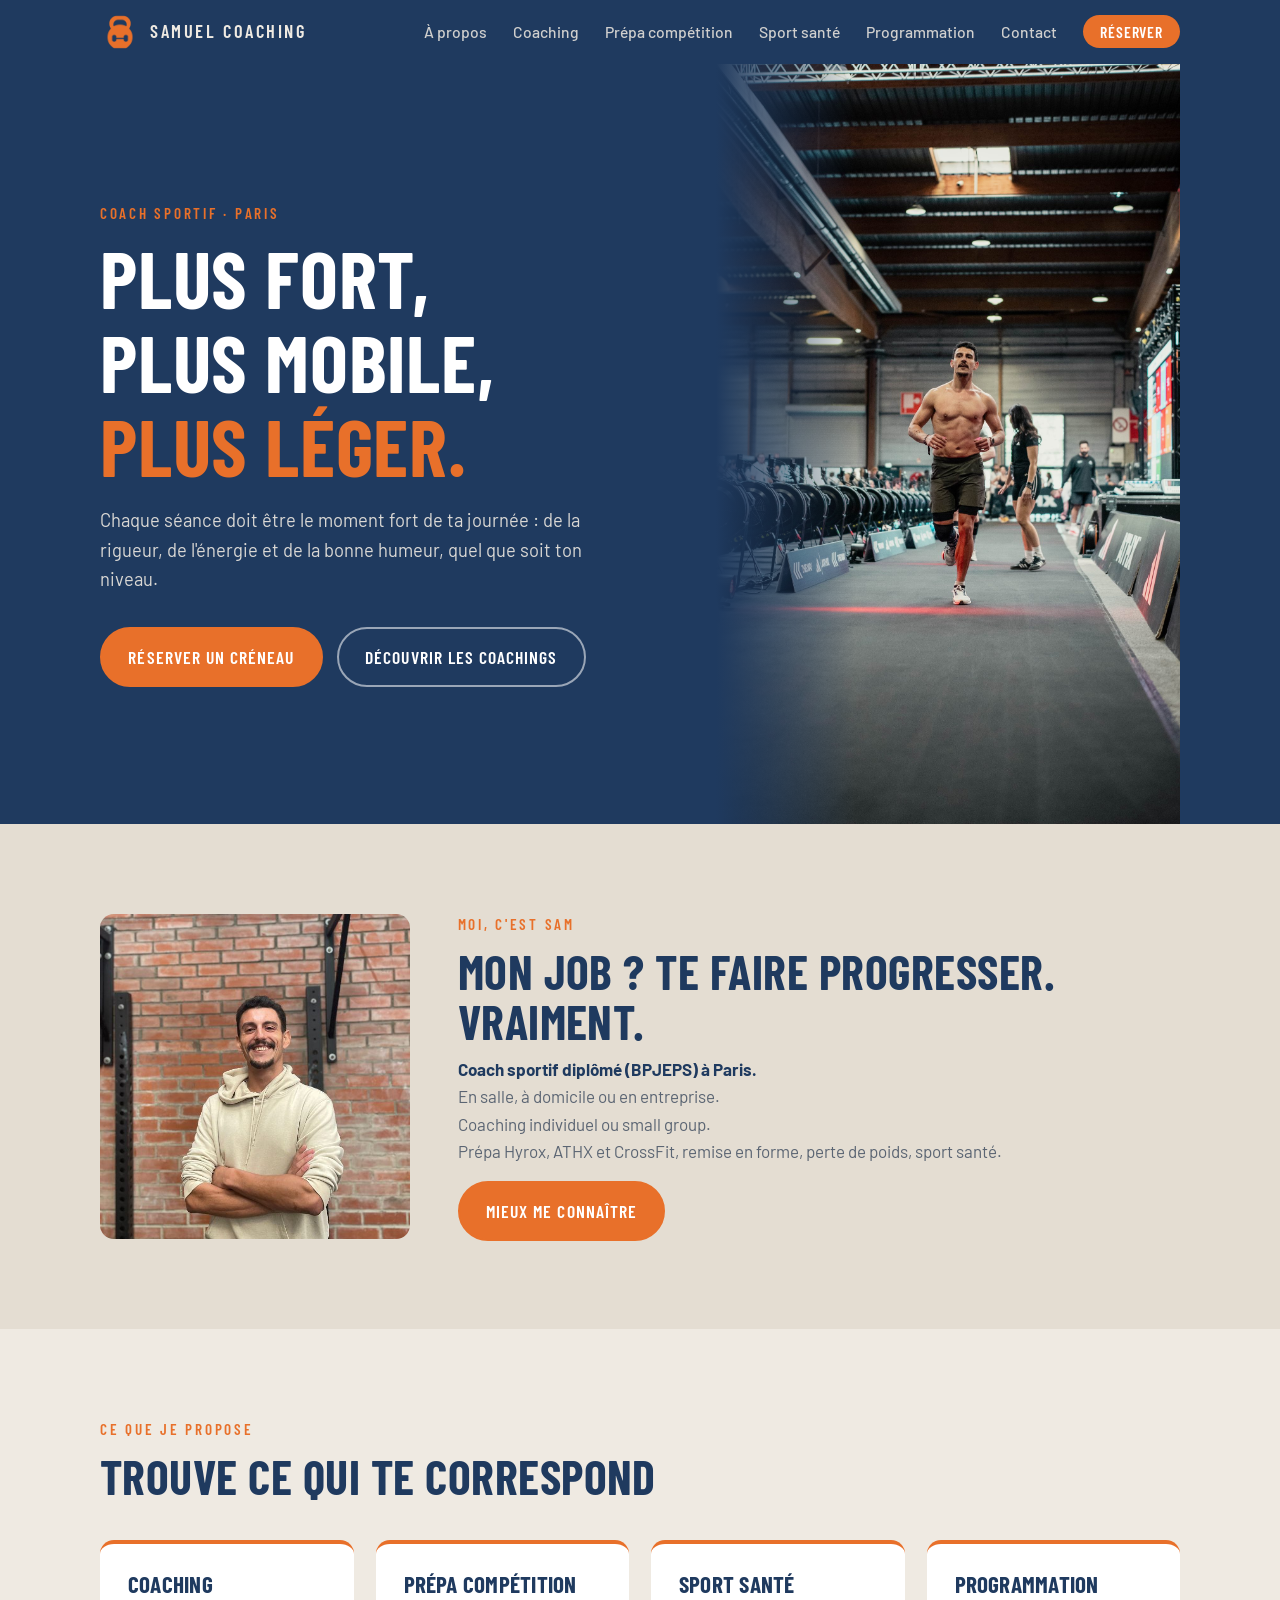
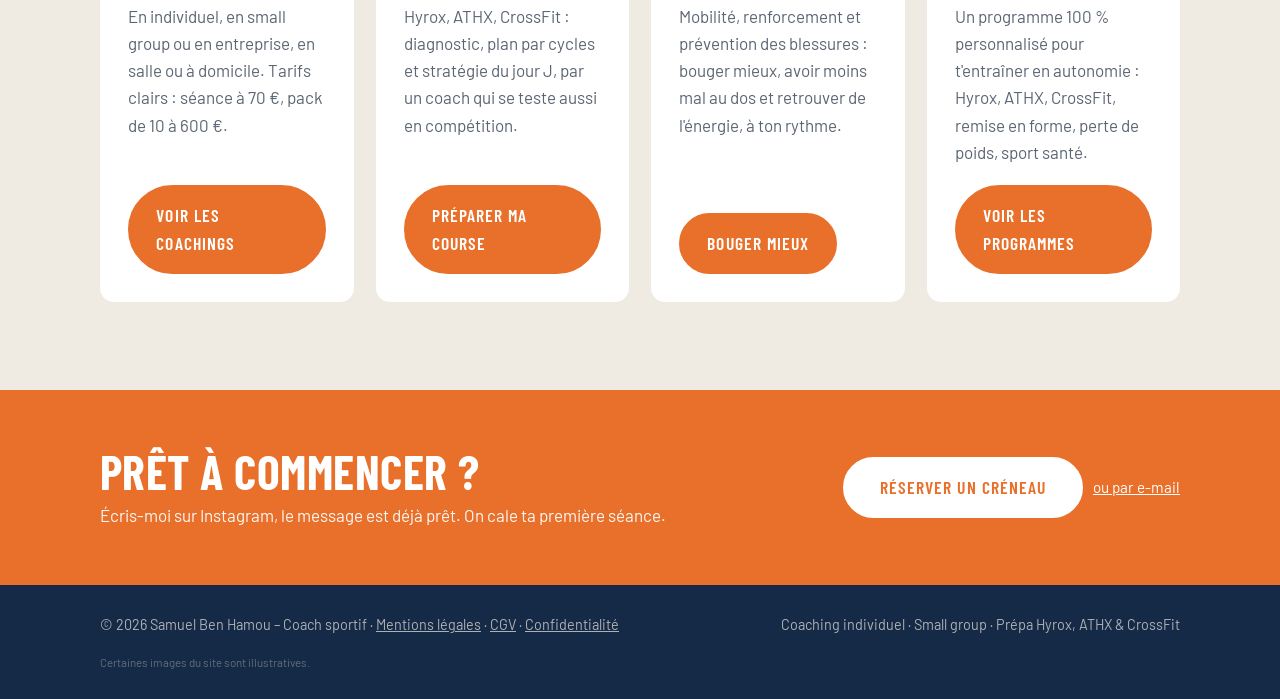
==== commit f54643d9: "Mention images illustratives discrète en pied de page" ====
--- a/index.html
+++ b/index.html
@@ -30,7 +30,7 @@
         <li><a href="sport-sante.html">Sport santé</a></li>
         <li><a href="programmation.html">Programmation</a></li>
         <li><a href="contact.html">Contact</a></li>
-        <li class="nav-cta"><a href="contact.html">Réserver</a></li>
+        <li class="nav-cta commande" data-sujet="Réservation d'une première séance" data-message="Salut Sam ! Je voudrais réserver un créneau pour une première séance de coaching. Quelles sont tes disponibilités ?"><a class="js-insta" href="https://ig.me/m/coach.saam" target="_blank" rel="noopener">Réserver</a><a class="js-mail" href="#" hidden></a></li>
       </ul>
     </nav>
   </div>
@@ -95,6 +95,7 @@
   <div class="wrap">
     <span>© 2026 Samuel Ben Hamou – Coach sportif · <a href="mentions-legales.html#mentions">Mentions légales</a> · <a href="mentions-legales.html#cgv">CGV</a> · <a href="mentions-legales.html#confidentialite">Confidentialité</a></span>
     <span>Coaching individuel · Small group · Prépa Hyrox, ATHX &amp; CrossFit</span>
+    <small class="mention-img">Certaines images du site sont illustratives.</small>
   </div>
 </footer>
 <div class="toast" id="toast" role="status">Message copié ! Colle-le dans la conversation Instagram et envoie 👍</div>
--- a/style.css
+++ b/style.css
@@ -142,6 +142,8 @@
 nav .nav-cta a{background:var(--orange);color:var(--blanc);opacity:1;padding:.45em 1.1em;border-radius:999px;font-family:"Barlow Condensed",sans-serif;font-weight:600;letter-spacing:.05em;text-transform:uppercase}
 nav .nav-cta a:hover{background:var(--orange-fonce);color:var(--blanc)}
 nav ul{align-items:center}
+.mention-img{flex-basis:100%;font-size:.72rem;opacity:.5}
+nav .nav-cta.commande{display:block;margin:0;gap:0}
 .page-hero{background:var(--bleu);color:var(--sable);padding:72px 0 64px}
 .page-hero h1{font-size:clamp(2.4rem,5.5vw,4rem);color:var(--blanc);margin:.2rem 0 1rem}
 .page-hero .lead{color:rgba(239,234,226,.85)}
@@ -160,7 +162,9 @@
 .formats .wrap{display:grid;gap:72px}
 .format{display:grid;grid-template-columns:1fr 1fr;gap:56px;align-items:center}
 .format img{width:100%;height:420px;object-fit:cover;object-position:50% 20%;border-radius:var(--radius)}
-.format.inverse img{order:2}
+.format.inverse .fig-format{order:2}
+.fig-format{position:relative;margin:0}
+.fig-format figcaption{position:absolute;right:10px;bottom:10px;background:rgba(21,42,70,.7);color:#fff;font-size:.75rem;padding:2px 8px;border-radius:6px}
 .format h2{font-size:clamp(1.8rem,3.5vw,2.4rem)}
 .format p{color:var(--gris);margin-bottom:1.2rem}
 .inclus-titre{font-size:1.05rem;letter-spacing:.06em;color:var(--orange);margin-bottom:.6rem}
@@ -184,7 +188,7 @@
 @media (max-width:900px){
   .formats .wrap{gap:48px}
   .format{grid-template-columns:1fr;gap:20px}
-  .format.inverse img{order:0}
+  .format.inverse .fig-format{order:0}
   .format img{height:260px}
   nav .nav-cta a{display:inline-block;margin-top:6px}
   .about-court .wrap{grid-template-columns:1fr;gap:28px}
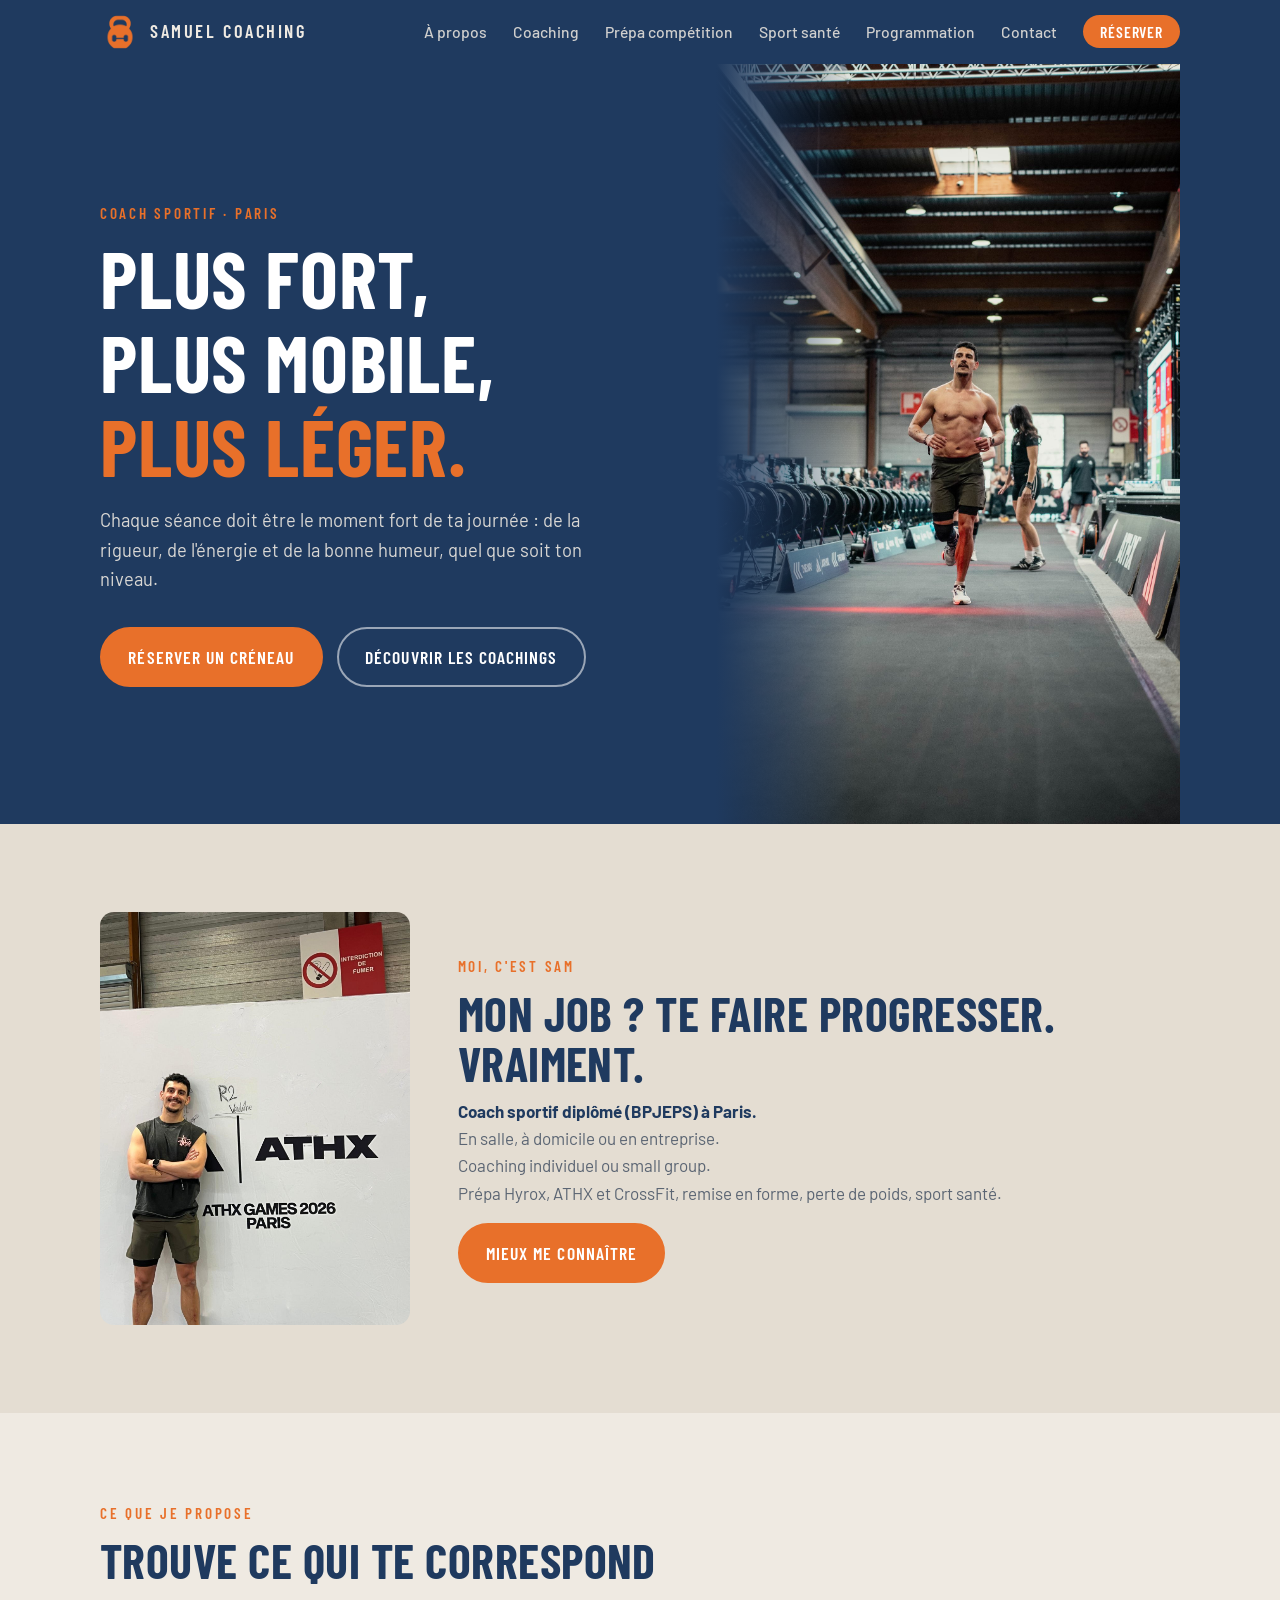
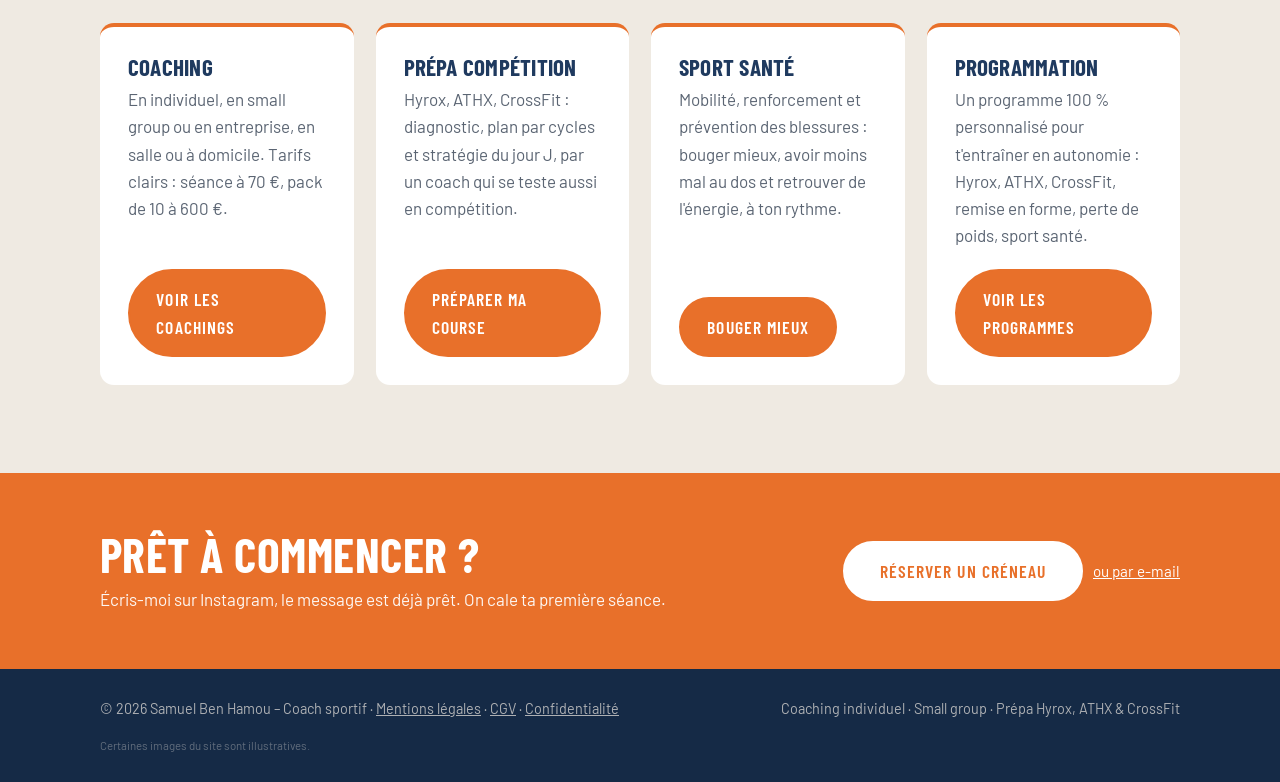
==== commit b2f3c7c4: "Accueil : photo devant le mur ATHX" ====
--- a/index.html
+++ b/index.html
@@ -54,7 +54,7 @@
 
 <section class="about-court" style="background:var(--sable-2)">
   <div class="wrap">
-    <img src="img/portrait.jpg" alt="Portrait de Samuel Ben Hamou">
+    <img src="img/accueil-athx.jpg" alt="Samuel devant le mur de l'ATHX Paris 2026">
     <div>
       <span class="kicker">Moi, c'est Sam</span>
       <h2>Mon job ? Te faire progresser. Vraiment.</h2>
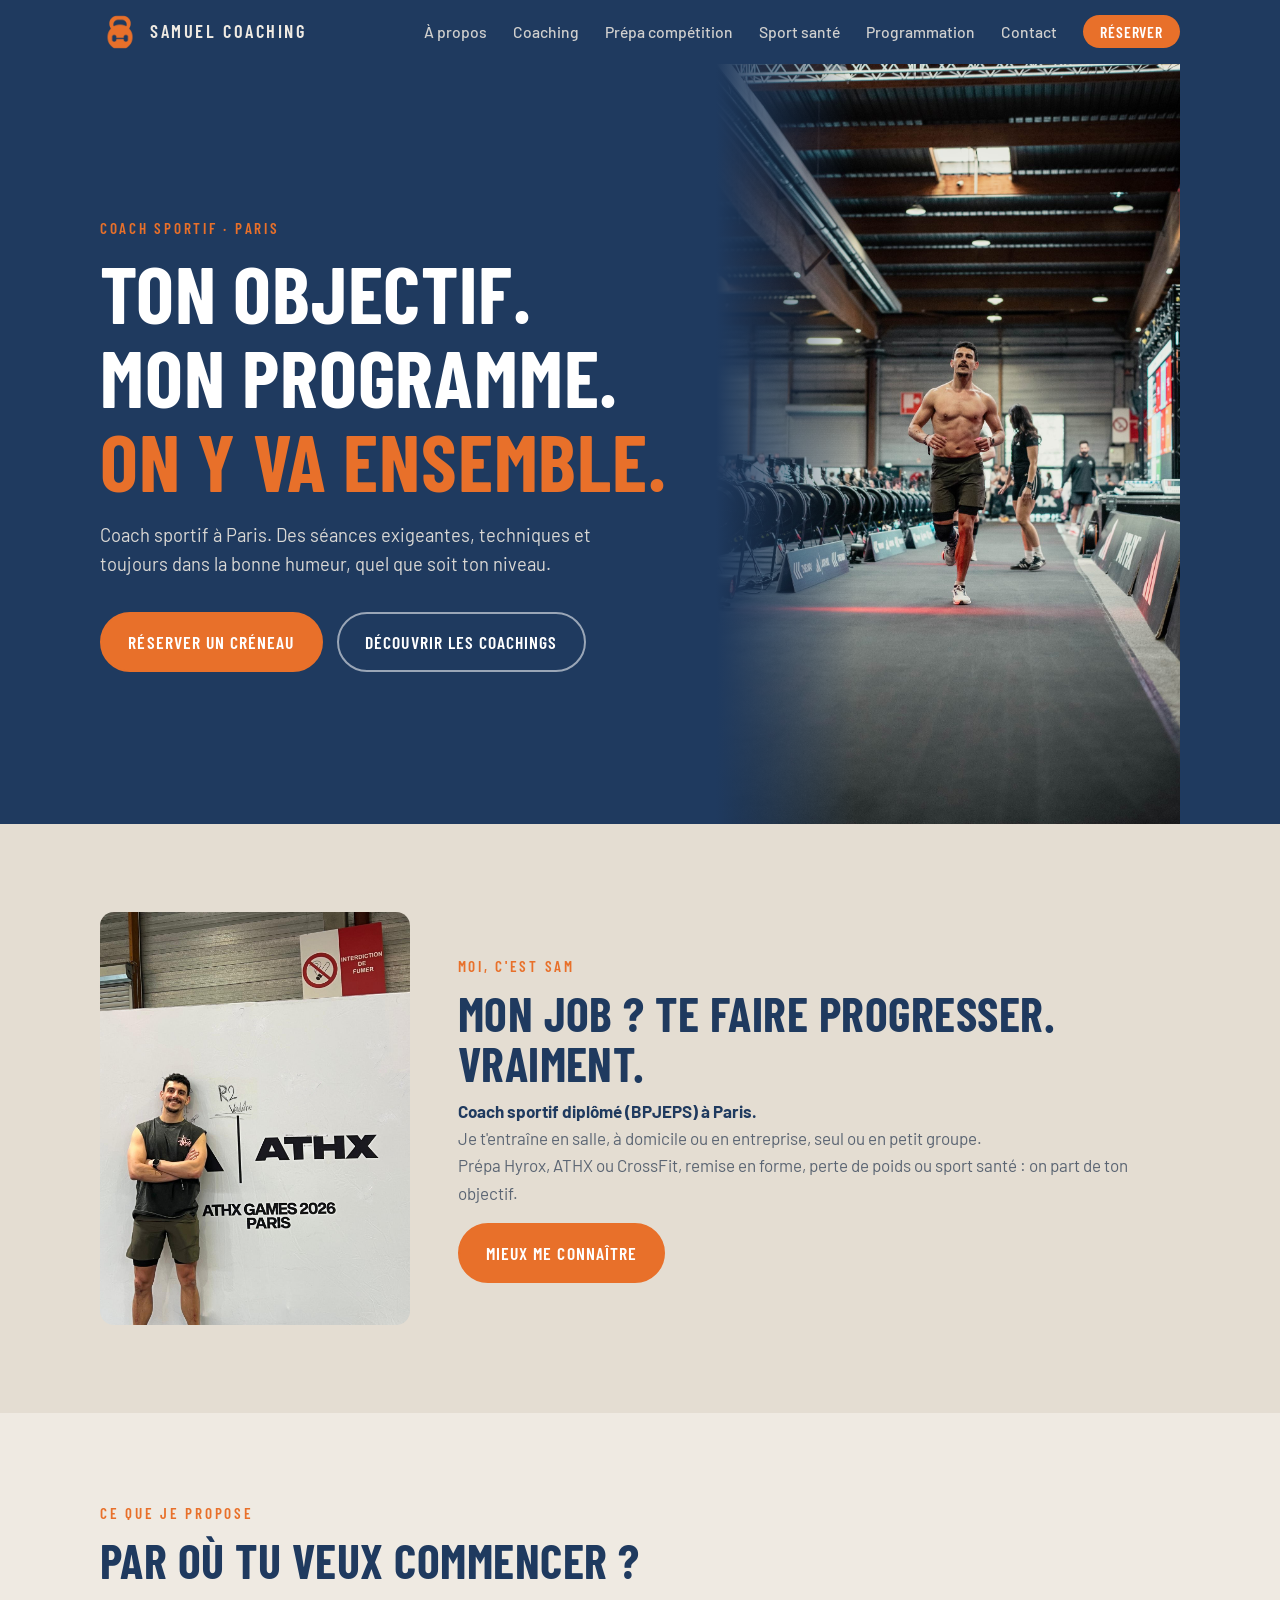
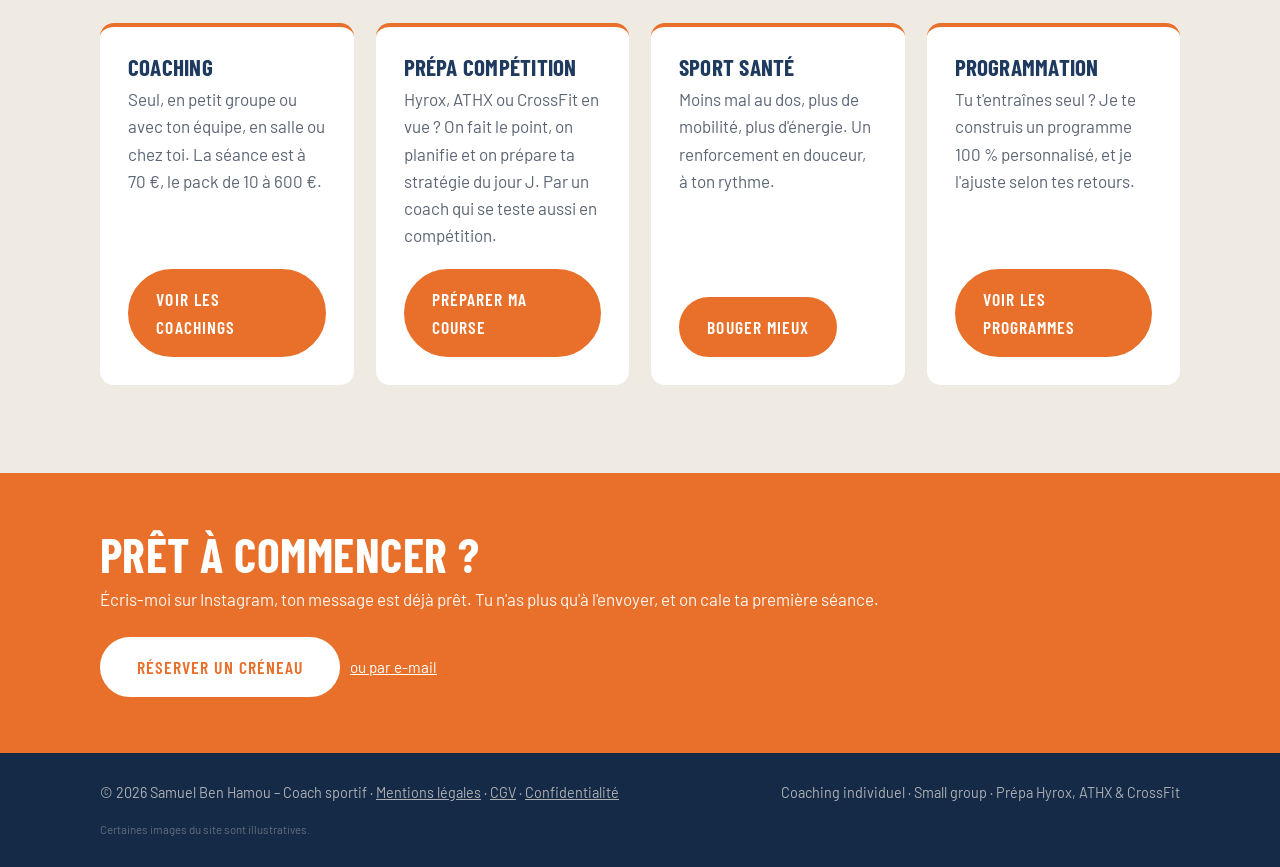
==== commit 6689a5b6: "Nouveaux textes du site (relecture + retours de Stéphanie)" ====
--- a/index.html
+++ b/index.html
@@ -41,8 +41,8 @@
   <div class="wrap">
     <div class="hero-text">
       <span class="kicker">Coach sportif · Paris</span>
-      <h1>Plus fort,<br>plus mobile,<br><em>plus léger.</em></h1>
-      <p>Chaque séance doit être le moment fort de ta journée : de la rigueur, de l'énergie et de la bonne humeur, quel que soit ton niveau.</p>
+      <h1>Ton objectif.<br>Mon programme.<br><em>On y va ensemble.</em></h1>
+      <p>Coach sportif à Paris. Des séances exigeantes, techniques et toujours dans la bonne humeur, quel que soit ton niveau.</p>
       <div class="ctas">
         <a class="btn" href="contact.html">Réserver un créneau</a>
         <a class="btn ghost" href="coaching.html">Découvrir les coachings</a>
@@ -59,9 +59,8 @@
       <span class="kicker">Moi, c'est Sam</span>
       <h2>Mon job ? Te faire progresser. Vraiment.</h2>
       <p><strong style="color:var(--bleu)">Coach sportif diplômé (BPJEPS) à Paris.</strong><br>
-      En salle, à domicile ou en entreprise.<br>
-      Coaching individuel ou small group.<br>
-      Prépa Hyrox, ATHX et CrossFit, remise en forme, perte de poids, sport santé.</p>
+      Je t'entraîne en salle, à domicile ou en entreprise, seul ou en petit groupe.<br>
+      Prépa Hyrox, ATHX ou CrossFit, remise en forme, perte de poids ou sport santé : on part de ton objectif.</p>
       <a class="btn" href="a-propos.html">Mieux me connaître</a>
     </div>
   </div>
@@ -70,19 +69,19 @@
 <section>
   <div class="wrap">
     <span class="kicker">Ce que je propose</span>
-    <h2>Trouve ce qui te correspond</h2>
+    <h2>Par où tu veux commencer ?</h2>
     <div class="grid3 grid4 apercu">
-      <div class="card"><h3>Coaching</h3><p>En individuel, en small group ou en entreprise, en salle ou à domicile. Tarifs clairs : séance à 70 €, pack de 10 à 600 €.</p><a class="btn" href="coaching.html">Voir les coachings</a></div>
-      <div class="card"><h3>Prépa compétition</h3><p>Hyrox, ATHX, CrossFit : diagnostic, plan par cycles et stratégie du jour J, par un coach qui se teste aussi en compétition.</p><a class="btn" href="prepa-competition.html">Préparer ma course</a></div>
-      <div class="card"><h3>Sport santé</h3><p>Mobilité, renforcement et prévention des blessures : bouger mieux, avoir moins mal au dos et retrouver de l'énergie, à ton rythme.</p><a class="btn" href="sport-sante.html">Bouger mieux</a></div>
-      <div class="card"><h3>Programmation</h3><p>Un programme 100 % personnalisé pour t'entraîner en autonomie : Hyrox, ATHX, CrossFit, remise en forme, perte de poids, sport santé.</p><a class="btn" href="programmation.html">Voir les programmes</a></div>
+      <div class="card"><h3>Coaching</h3><p>Seul, en petit groupe ou avec ton équipe, en salle ou chez toi. La séance est à 70 €, le pack de 10 à 600 €.</p><a class="btn" href="coaching.html">Voir les coachings</a></div>
+      <div class="card"><h3>Prépa compétition</h3><p>Hyrox, ATHX ou CrossFit en vue ? On fait le point, on planifie et on prépare ta stratégie du jour J. Par un coach qui se teste aussi en compétition.</p><a class="btn" href="prepa-competition.html">Préparer ma course</a></div>
+      <div class="card"><h3>Sport santé</h3><p>Moins mal au dos, plus de mobilité, plus d'énergie. Un renforcement en douceur, à ton rythme.</p><a class="btn" href="sport-sante.html">Bouger mieux</a></div>
+      <div class="card"><h3>Programmation</h3><p>Tu t'entraînes seul ? Je te construis un programme 100 % personnalisé, et je l'ajuste selon tes retours.</p><a class="btn" href="programmation.html">Voir les programmes</a></div>
     </div>
   </div>
 </section>
 
 <section class="cta-band">
   <div class="wrap">
-    <div><h2>Prêt à commencer ?</h2><p>Écris-moi sur Instagram, le message est déjà prêt. On cale ta première séance.</p></div>
+    <div><h2>Prêt à commencer ?</h2><p>Écris-moi sur Instagram, ton message est déjà prêt. Tu n'as plus qu'à l'envoyer, et on cale ta première séance.</p></div>
     <div class="commande reservation" data-sujet="Réservation d'une première séance" data-message="Salut Sam ! Je voudrais réserver un créneau pour une première séance de coaching. Quelles sont tes disponibilités ?" style="margin-top:0">
       <a class="btn js-insta" href="https://ig.me/m/coach.saam" target="_blank" rel="noopener">Réserver un créneau</a>
       <a class="lien-mail js-mail" href="#" style="color:#fff;align-self:center">ou par e-mail</a>
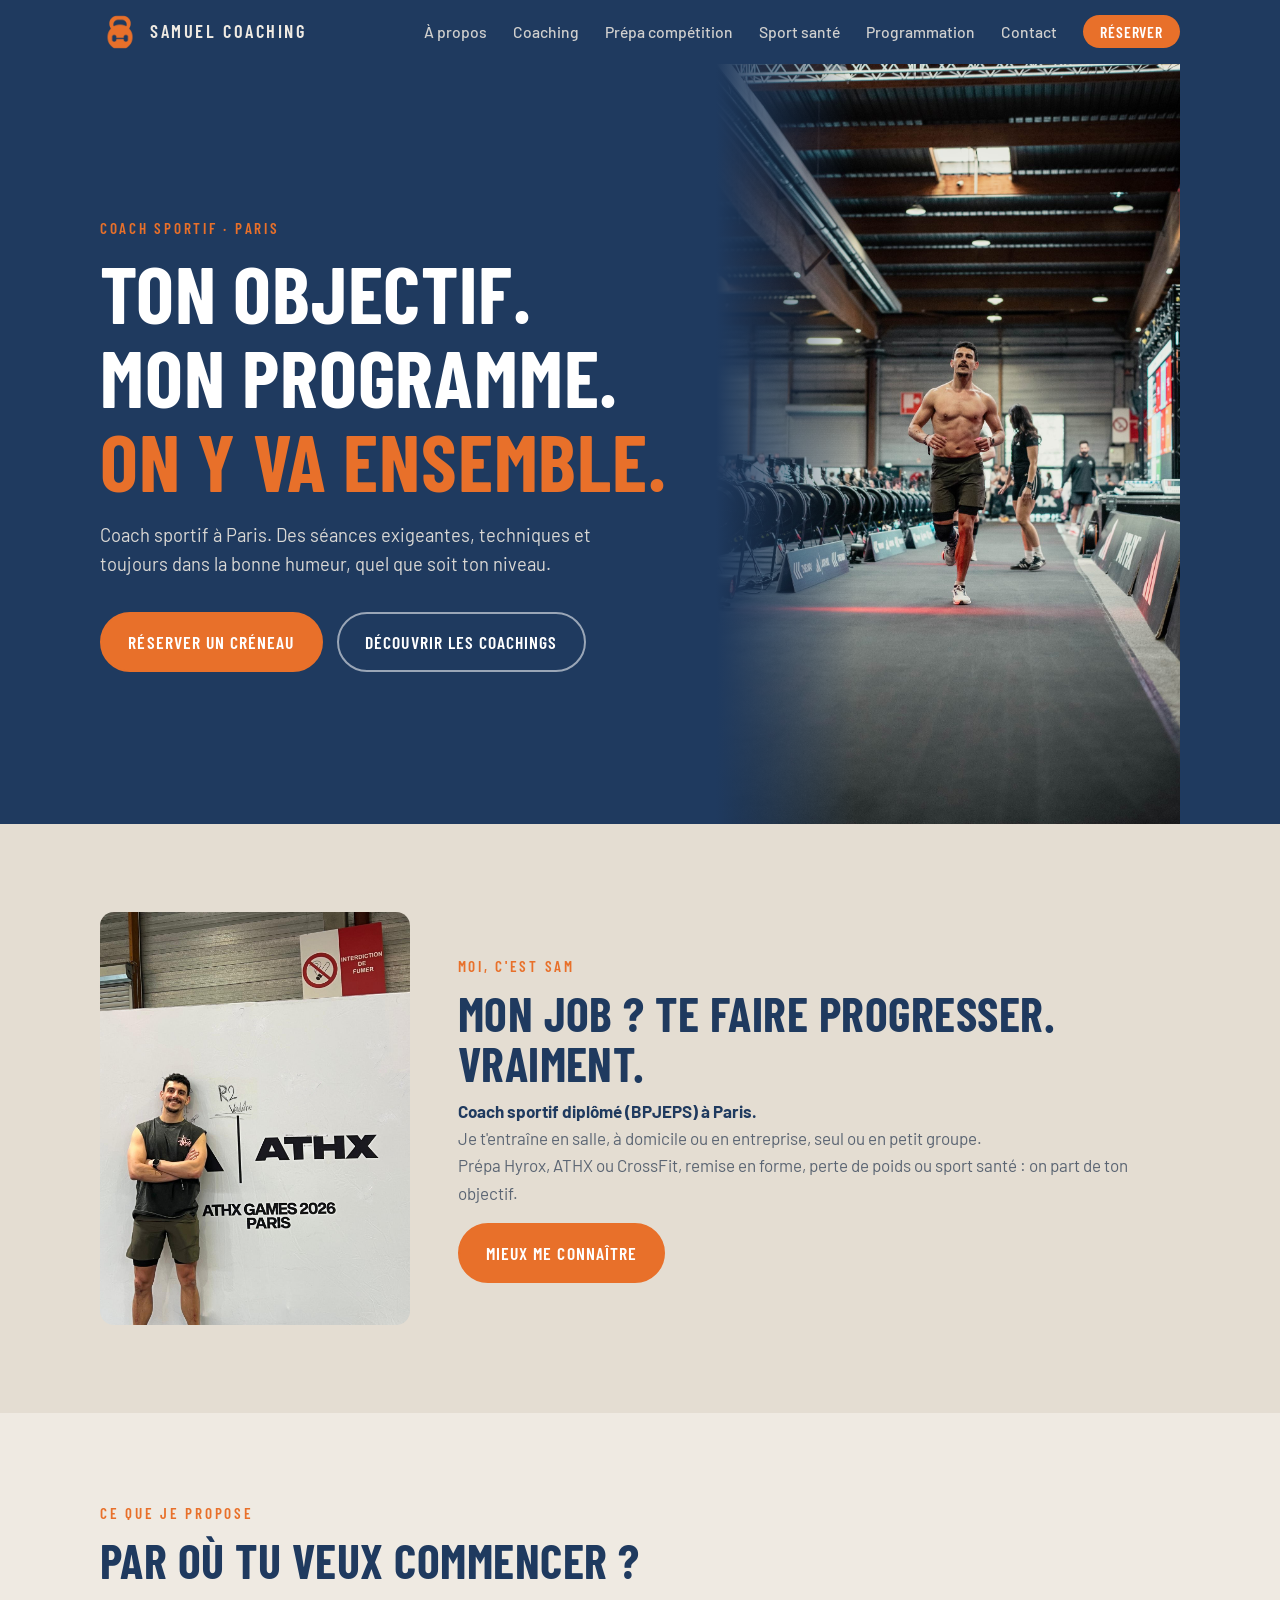
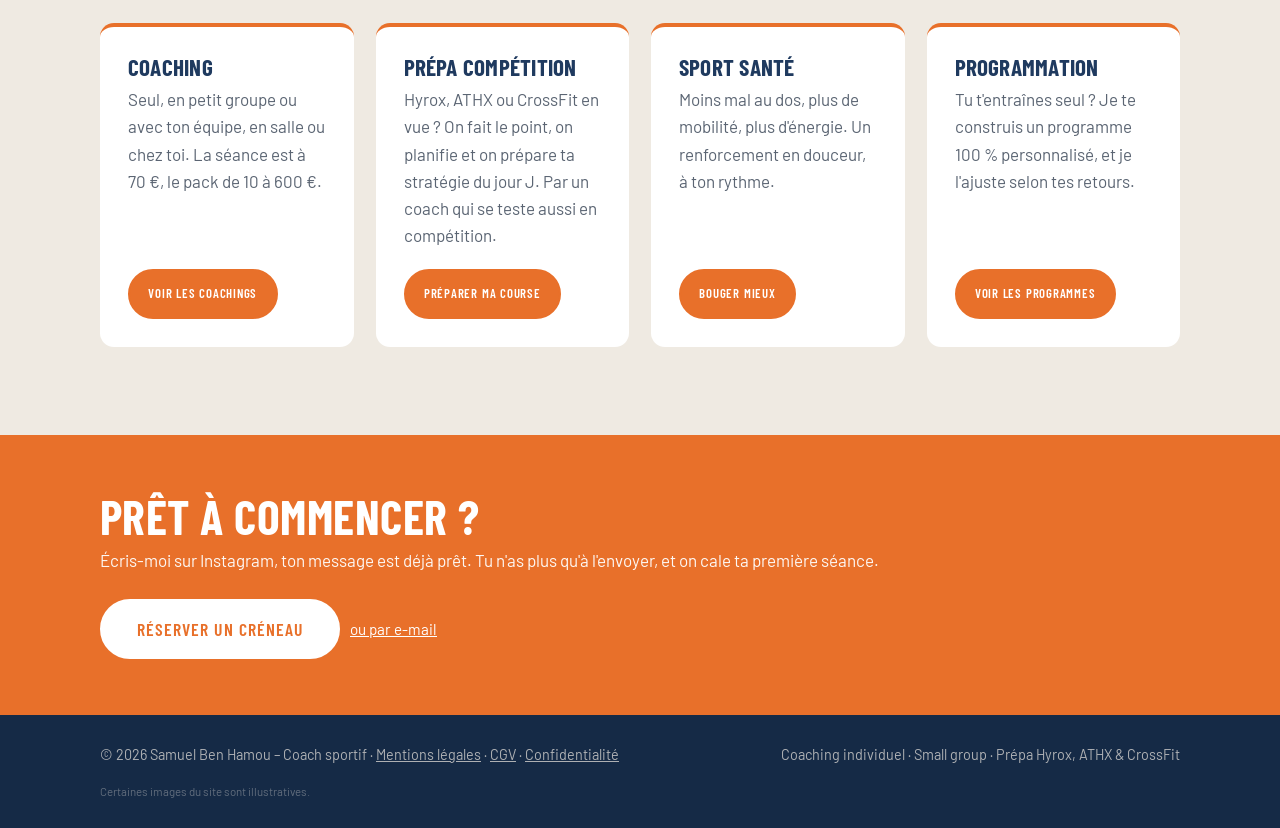
==== commit 3f9f45d3: "Mise en page : cartes de l'accueil sur une colonne en mobile, boutons sur une ligne, espaces insécab" ====
--- a/index.html
+++ b/index.html
@@ -57,10 +57,10 @@
     <img src="img/accueil-athx.jpg" alt="Samuel devant le mur de l'ATHX Paris 2026">
     <div>
       <span class="kicker">Moi, c'est Sam</span>
-      <h2>Mon job ? Te faire progresser. Vraiment.</h2>
+      <h2>Mon job&nbsp;? Te faire progresser. Vraiment.</h2>
       <p><strong style="color:var(--bleu)">Coach sportif diplômé (BPJEPS) à Paris.</strong><br>
       Je t'entraîne en salle, à domicile ou en entreprise, seul ou en petit groupe.<br>
-      Prépa Hyrox, ATHX ou CrossFit, remise en forme, perte de poids ou sport santé : on part de ton objectif.</p>
+      Prépa Hyrox, ATHX ou CrossFit, remise en forme, perte de poids ou sport santé&nbsp;: on part de ton objectif.</p>
       <a class="btn" href="a-propos.html">Mieux me connaître</a>
     </div>
   </div>
@@ -69,19 +69,19 @@
 <section>
   <div class="wrap">
     <span class="kicker">Ce que je propose</span>
-    <h2>Par où tu veux commencer ?</h2>
+    <h2>Par où tu veux commencer&nbsp;?</h2>
     <div class="grid3 grid4 apercu">
-      <div class="card"><h3>Coaching</h3><p>Seul, en petit groupe ou avec ton équipe, en salle ou chez toi. La séance est à 70 €, le pack de 10 à 600 €.</p><a class="btn" href="coaching.html">Voir les coachings</a></div>
-      <div class="card"><h3>Prépa compétition</h3><p>Hyrox, ATHX ou CrossFit en vue ? On fait le point, on planifie et on prépare ta stratégie du jour J. Par un coach qui se teste aussi en compétition.</p><a class="btn" href="prepa-competition.html">Préparer ma course</a></div>
+      <div class="card"><h3>Coaching</h3><p>Seul, en petit groupe ou avec ton équipe, en salle ou chez toi. La séance est à 70&nbsp;€, le pack de 10 à 600&nbsp;€.</p><a class="btn" href="coaching.html">Voir les coachings</a></div>
+      <div class="card"><h3>Prépa compétition</h3><p>Hyrox, ATHX ou CrossFit en vue&nbsp;? On fait le point, on planifie et on prépare ta stratégie du jour J. Par un coach qui se teste aussi en compétition.</p><a class="btn" href="prepa-competition.html">Préparer ma course</a></div>
       <div class="card"><h3>Sport santé</h3><p>Moins mal au dos, plus de mobilité, plus d'énergie. Un renforcement en douceur, à ton rythme.</p><a class="btn" href="sport-sante.html">Bouger mieux</a></div>
-      <div class="card"><h3>Programmation</h3><p>Tu t'entraînes seul ? Je te construis un programme 100 % personnalisé, et je l'ajuste selon tes retours.</p><a class="btn" href="programmation.html">Voir les programmes</a></div>
+      <div class="card"><h3>Programmation</h3><p>Tu t'entraînes seul&nbsp;? Je te construis un programme 100&nbsp;% personnalisé, et je l'ajuste selon tes retours.</p><a class="btn" href="programmation.html">Voir les programmes</a></div>
     </div>
   </div>
 </section>
 
 <section class="cta-band">
   <div class="wrap">
-    <div><h2>Prêt à commencer ?</h2><p>Écris-moi sur Instagram, ton message est déjà prêt. Tu n'as plus qu'à l'envoyer, et on cale ta première séance.</p></div>
+    <div><h2>Prêt à commencer&nbsp;?</h2><p>Écris-moi sur Instagram, ton message est déjà prêt. Tu n'as plus qu'à l'envoyer, et on cale ta première séance.</p></div>
     <div class="commande reservation" data-sujet="Réservation d'une première séance" data-message="Salut Sam ! Je voudrais réserver un créneau pour une première séance de coaching. Quelles sont tes disponibilités ?" style="margin-top:0">
       <a class="btn js-insta" href="https://ig.me/m/coach.saam" target="_blank" rel="noopener">Réserver un créneau</a>
       <a class="lien-mail js-mail" href="#" style="color:#fff;align-self:center">ou par e-mail</a>
@@ -97,7 +97,7 @@
     <small class="mention-img">Certaines images du site sont illustratives.</small>
   </div>
 </footer>
-<div class="toast" id="toast" role="status">Message copié ! Colle-le dans la conversation Instagram et envoie 👍</div>
+<div class="toast" id="toast" role="status">Message copié&nbsp;! Colle-le dans la conversation Instagram et envoie 👍</div>
 <script src="site.js"></script>
 </body>
 </html>
--- a/style.css
+++ b/style.css
@@ -182,6 +182,8 @@
 .formats .commande.reservation .btn{min-width:0}
 .grid4{grid-template-columns:repeat(4,1fr)}
 @media (max-width:1100px){.grid4{grid-template-columns:repeat(2,1fr)}}
+@media (max-width:620px){.grid4{grid-template-columns:1fr}}
+.apercu .card .btn{white-space:nowrap;padding:.8rem 1.15rem;font-size:.8rem}
 .pour-qui{margin-top:1.6rem;gap:12px;max-width:760px}
 .pour-qui li{font-size:1.1rem}
 .note-sante{margin:2rem 0 0;padding:14px 18px;border-left:3px solid var(--orange);background:var(--blanc);border-radius:0 10px 10px 0;color:var(--gris);font-size:.95rem;max-width:760px}
